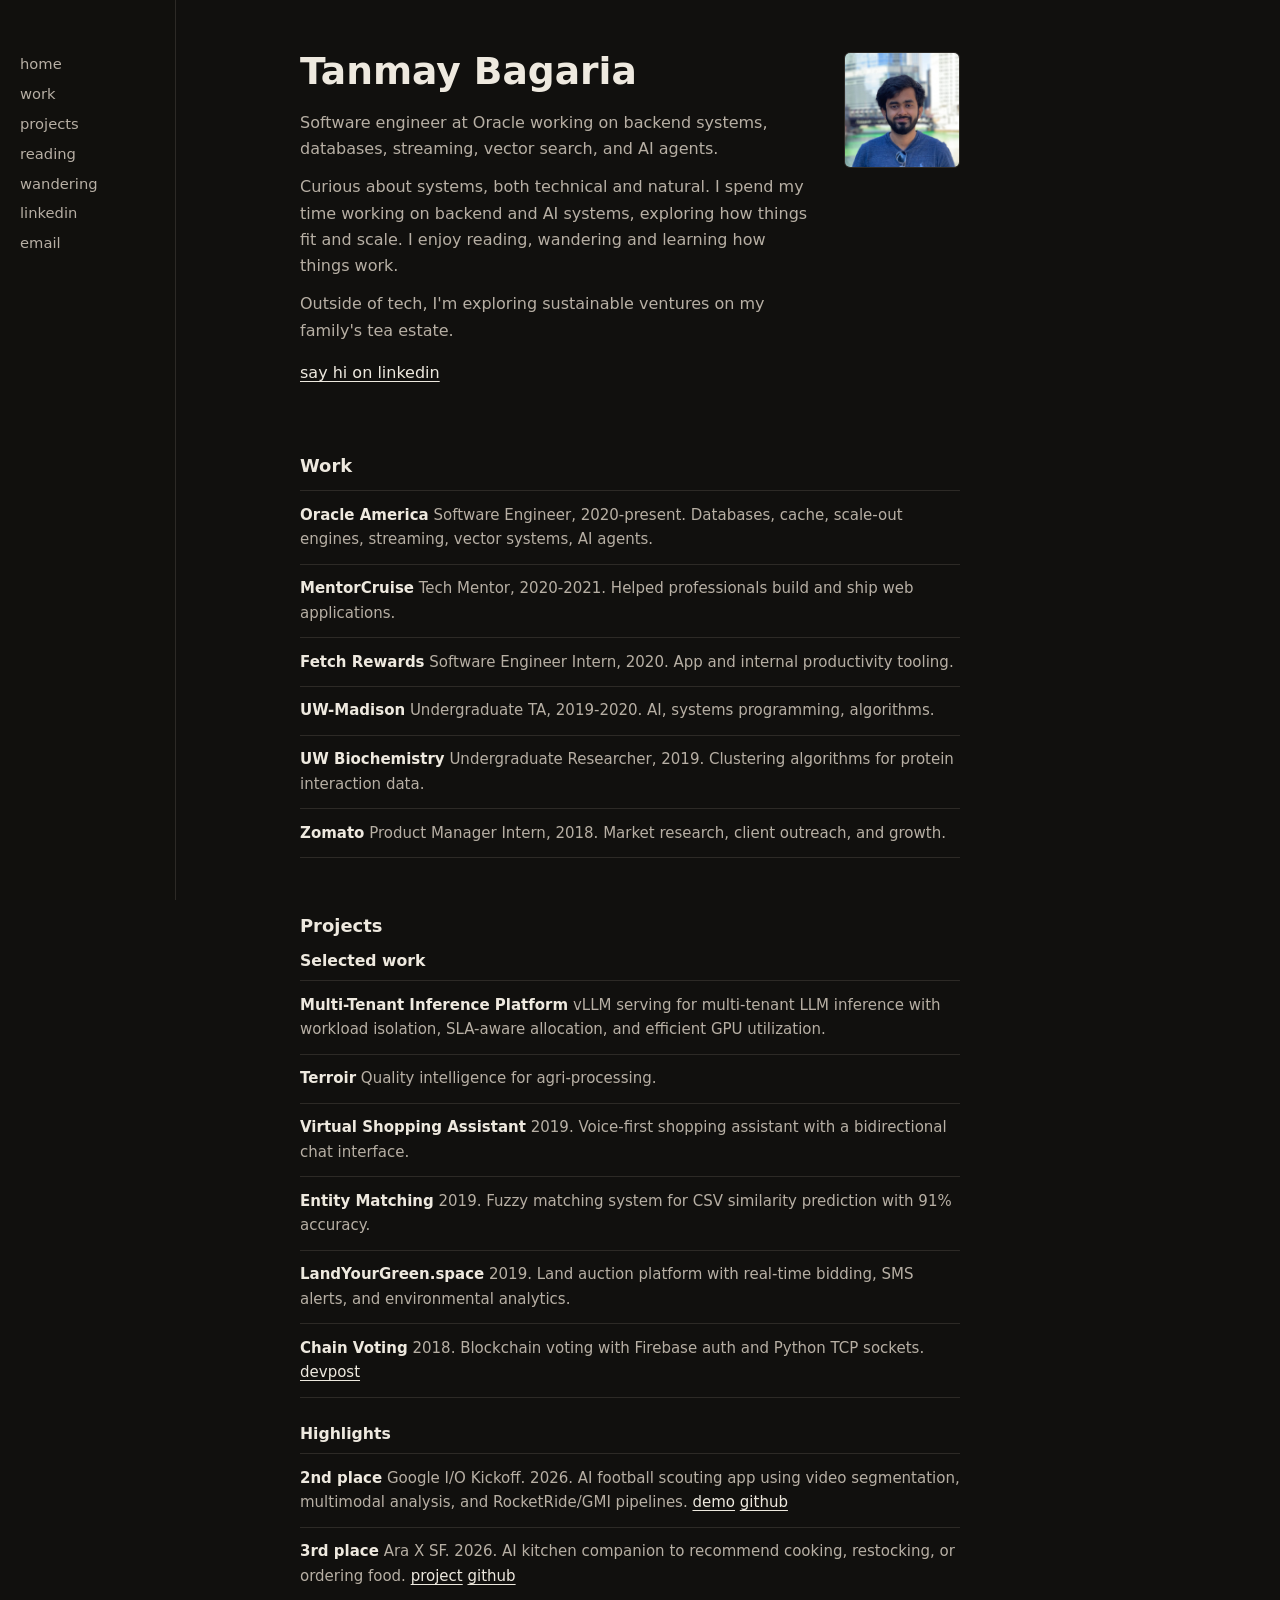
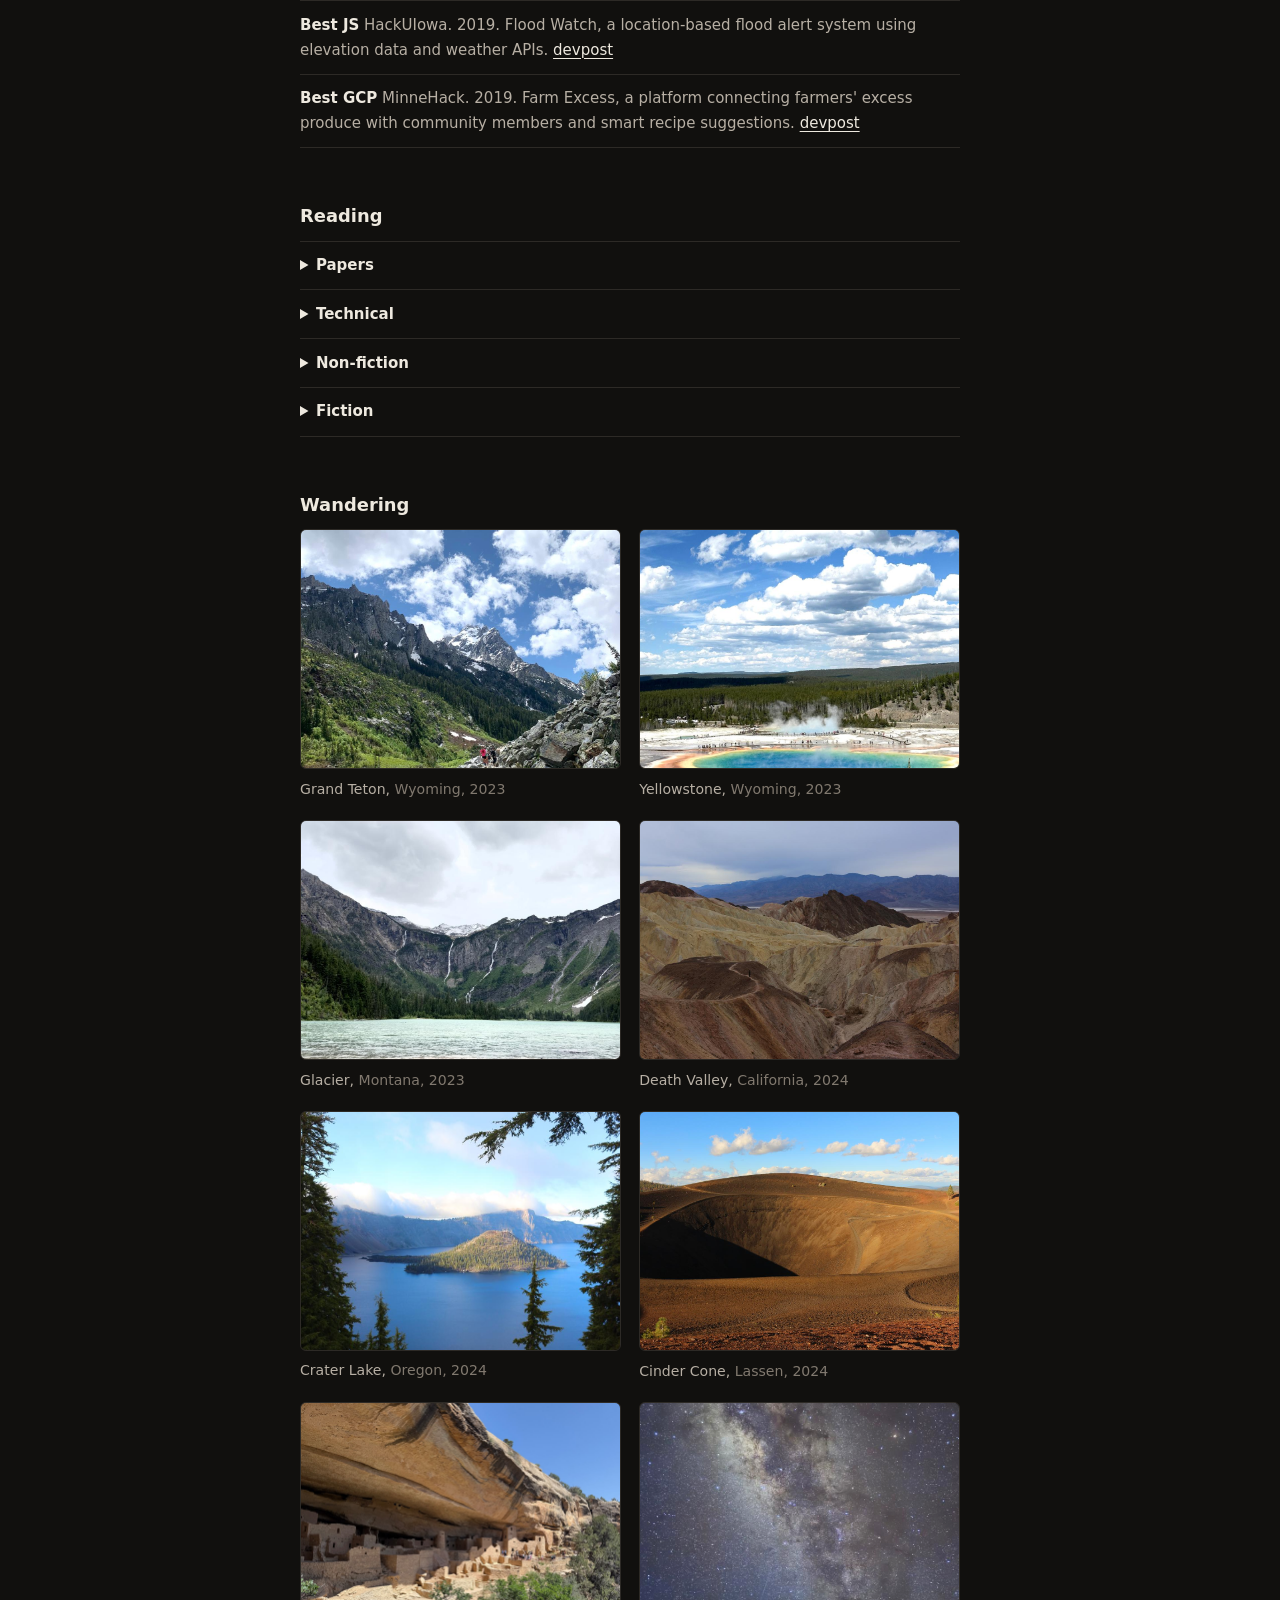
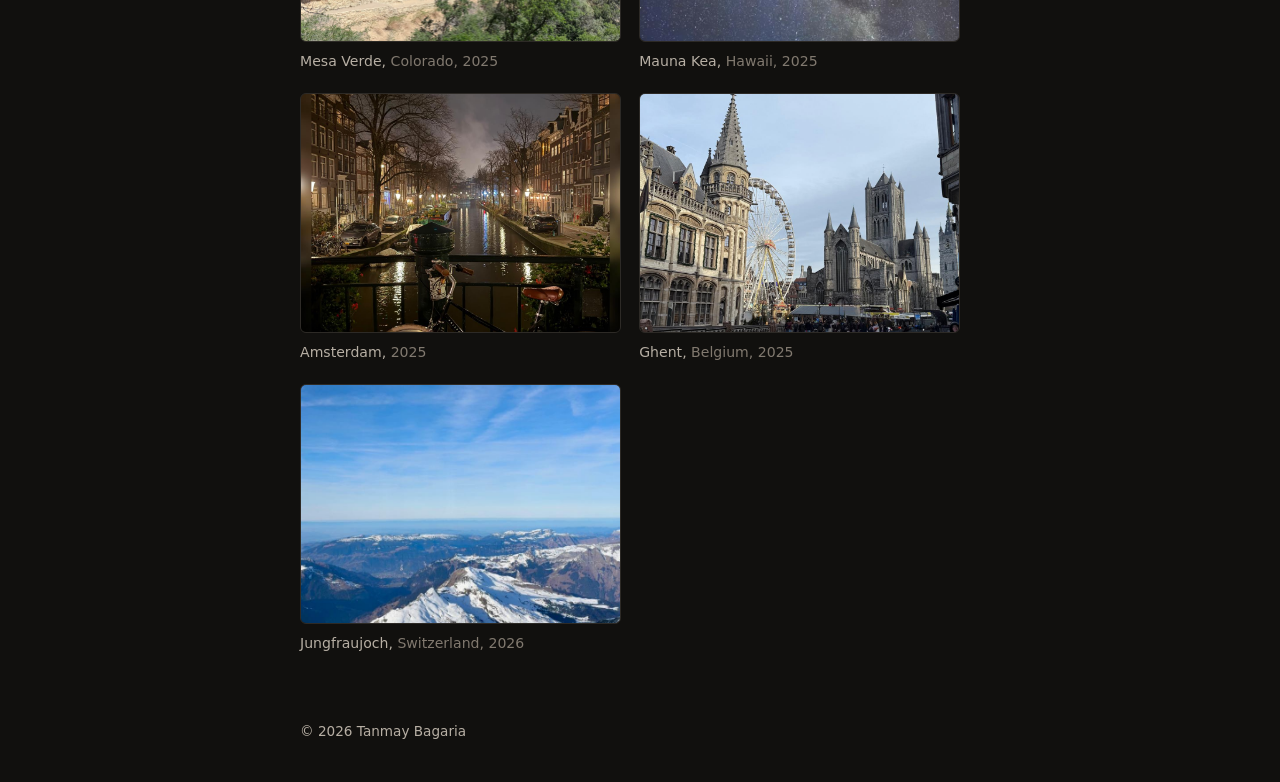
==== index.html @ 34de688b "Add dark theme and wandering gallery" ====
<!DOCTYPE html>
<html lang="en">
<head>
    <meta charset="UTF-8">
    <meta name="viewport" content="width=device-width, initial-scale=1.0">
    <meta name="google-site-verification" content="9Y4r4R_TmkMWe7yPjI1tqmQWvXnWBvzkING3MW1bnVQ" />
    <title>Tanmay Bagaria | Software Engineer</title>
    <link rel="stylesheet" href="styles.css">
</head>
<body>
    <nav>
        <div class="nav-content">
            <button class="menu-toggle" type="button" aria-expanded="false" aria-controls="site-nav" aria-label="Toggle navigation">
                <span></span>
                <span></span>
                <span></span>
            </button>
            <div class="nav-links" id="site-nav">
                <a href="#about">home</a>
                <a href="#experience">work</a>
                <a href="#projects">projects</a>
                <a href="#reading">reading</a>
                <a href="#wandering">wandering</a>
                <a href="https://www.linkedin.com/in/tanmaybagaria/" target="_blank" rel="noopener">linkedin</a>
                <a href="mailto:tanmaybagaria@ymail.com">email</a>
            </div>
        </div>
    </nav>

    <main>
        <section id="about" class="section hero">
            <div class="section-content intro">
                <div>
                    <h1>Tanmay Bagaria</h1>
                    <p class="bio">Software engineer at Oracle working on backend systems, databases, streaming, vector search, and AI agents.</p>
                    <p class="bio">Curious about systems, both technical and natural. I spend my time working on backend and AI systems, exploring how things fit and scale. I enjoy reading, wandering and learning how things work.</p>
                    <p class="bio">Outside of tech, I'm exploring sustainable ventures on my family's tea estate.</p>
                    <p class="bio collaboration"><a href="https://www.linkedin.com/in/tanmaybagaria/" target="_blank" rel="noopener">say hi on linkedin</a></p>
                </div>
                <img class="profile-image" src="images/profilepic.jpg" alt="Tanmay Bagaria">
            </div>
        </section>

        <section id="experience" class="section">
            <h2>Work</h2>
            <div class="section-content">
                <ul class="plain-list">
                    <li><span>Oracle America</span> Software Engineer, 2020-present. Databases, cache, scale-out engines, streaming, vector systems, AI agents.</li>
                    <li><span>MentorCruise</span> Tech Mentor, 2020-2021. Helped professionals build and ship web applications.</li>
                    <li><span>Fetch Rewards</span> Software Engineer Intern, 2020. App and internal productivity tooling.</li>
                    <li><span>UW-Madison</span> Undergraduate TA, 2019-2020. AI, systems programming, algorithms.</li>
                    <li><span>UW Biochemistry</span> Undergraduate Researcher, 2019. Clustering algorithms for protein interaction data.</li>
                    <li><span>Zomato</span> Product Manager Intern, 2018. Market research, client outreach, and growth.</li>
                </ul>
            </div>
        </section>

        <section id="projects" class="section">
            <h2>Projects</h2>
            <div class="section-content">
                <h3 class="subsection-title">Selected work</h3>
                <ul class="plain-list">
                    <li><span>Multi-Tenant Inference Platform</span> vLLM serving for multi-tenant LLM inference with workload isolation, SLA-aware allocation, and efficient GPU utilization.</li>
                    <li><span>Terroir</span> Quality intelligence for agri-processing.</li>
                    <li><span>Virtual Shopping Assistant</span> 2019. Voice-first shopping assistant with a bidirectional chat interface.</li>
                    <li><span>Entity Matching</span> 2019. Fuzzy matching system for CSV similarity prediction with 91% accuracy.</li>
                    <li><span>LandYourGreen.space</span> 2019. Land auction platform with real-time bidding, SMS alerts, and environmental analytics.</li>
                    <li><span>Chain Voting</span> 2018. Blockchain voting with Firebase auth and Python TCP sockets. <a href="https://devpost.com/software/chain-voting" target="_blank" rel="noopener">devpost</a></li>
                </ul>

                <h3 class="subsection-title">Highlights</h3>
                <ul class="plain-list">
                    <li><span>2nd place</span> Google I/O Kickoff. 2026. AI football scouting app using video segmentation, multimodal analysis, and RocketRide/GMI pipelines. <a href="https://www.loom.com/share/d81d6510faf94ddf967d330e0ec13c6d" target="_blank" rel="noopener">demo</a> <a href="https://github.com/tan-mayhem/WorldCupHack" target="_blank" rel="noopener">github</a></li>
                    <li><span>3rd place</span> Ara X SF. 2026. AI kitchen companion to recommend cooking, restocking, or ordering food. <a href="https://ara-sf-hack.mentormates.ai/projects/3250ca99-6928-4ce2-9001-5676a15a25aa" target="_blank" rel="noopener">project</a> <a href="https://github.com/tan-mayhem/pantry-pilot" target="_blank" rel="noopener">github</a></li>
                    <li><span>Best JS</span> HackUIowa. 2019. Flood Watch, a location-based flood alert system using elevation data and weather APIs. <a href="https://devpost.com/software/flood-watch-zxp78s" target="_blank" rel="noopener">devpost</a></li>
                    <li><span>Best GCP</span> MinneHack. 2019. Farm Excess, a platform connecting farmers' excess produce with community members and smart recipe suggestions. <a href="https://devpost.com/software/farmers-excess" target="_blank" rel="noopener">devpost</a></li>
                </ul>
            </div>
        </section>

        <section id="reading" class="section">
            <h2>Reading</h2>
            <div class="section-content reading-stack">
                <details>
                    <summary>Papers</summary>
                        <ul class="reading-list">
                            <li>
                                <span class="book-title">Learning to Adapt Pre-trained Language Models to Unseen Domains</span>
                                <span class="author">2023</span>
                            </li>
                            <li>
                                <span class="book-title">Efficient Online Learning for Large-Scale Real-Time Systems</span>
                                <span class="author">2022</span>
                            </li>
                            <li>
                                <span class="book-title">Understanding and Optimizing Multi-Stage AI Inference Pipelines</span>
                                <span class="author">2023</span>
                            </li>
                            <li>
                                <span class="book-title">The Tail at Scale</span>
                                <span class="author">2013</span>
                            </li>
                            <li>
                                <span class="book-title">Attention Is All You Need</span>
                                <span class="author">2017</span>
                            </li>
                            <li>
                                <span class="book-title">Retrieval-Augmented Generation for Knowledge-Intensive NLP Tasks</span>
                                <span class="author">2020</span>
                            </li>
                            <li>
                                <span class="book-title">Direct Preference Optimization</span>
                                <span class="author">2023</span>
                            </li>
                            <li>
                                <span class="book-title">Life Beyond Distributed Transactions: an Apostate’s Opinion</span>
                                <span class="author">2008</span>
                            </li>
                            <li>
                                <span class="book-title">Tango: Distributed Data Structures over a Shared Log</span>
                                <span class="author">2013</span>
                            </li>
                            <li>
                                <span class="book-title">Harvest, Yield, and Scalable Tolerant Systems</span>
                                <span class="author">1999</span>
                            </li>
                            <li>
                                <span class="book-title">Amazon's Dynamo</span>
                                <span class="author">2007</span>
                            </li>
                            <li>
                                <span class="book-title">MapReduce: Simplified Data Processing</span>
                                <span class="author">2004</span>
                            </li>
                            <li>
                                <span class="book-title">The Google File System</span>
                                <span class="author">2003</span>
                            </li>
                        </ul>
                </details>

                <details>
                    <summary>Technical</summary>
                        <ul class="reading-list">
                            <li>
                                <span class="book-title">Designing Data-Intensive Applications</span>
                                <span class="author">Martin Kleppmann</span>
                            </li>
                            <li>
                                <span class="book-title">Site Reliability Engineering</span>
                                <span class="author">Google SRE Team</span>
                            </li>
                            <li>
                                <span class="book-title">Clean Architecture</span>
                                <span class="author">Robert C. Martin</span>
                            </li>
                            <li>
                                <span class="book-title">The Pragmatic Programmer</span>
                                <span class="author">Dave Thomas &amp; Andy Hunt</span>
                            </li>
                            <li>
                                <span class="book-title">The Beginning of Infinity</span>
                                <span class="author">David Deutsch</span>
                            </li>
                            <li>
                                <span class="book-title">Seeing Like a State</span>
                                <span class="author">James C. Scott</span>
                            </li>
                            <li>
                                <span class="book-title">Finite and Infinite Games</span>
                                <span class="author">James P. Carse</span>
                            </li>
                            <li>
                                <span class="book-title">The Psychology of Money</span>
                                <span class="author">Morgan Housel</span>
                            </li>
                        </ul>
                </details>

                <details>
                    <summary>Non-fiction</summary>
                        <ul class="reading-list">
                            <li>
                                <span class="book-title">Thinking, Fast and Slow</span>
                                <span class="author">Daniel Kahneman</span>
                            </li>
                            <li>
                                <span class="book-title">The Psychology of Money</span>
                                <span class="author">Morgan Housel</span>
                            </li>
                            <li>
                                <span class="book-title">The Simple Path to Wealth</span>
                                <span class="author">JL Collins</span>
                            </li>
                            <li>
                                <span class="book-title">Secrets of Sand Hill Road</span>
                                <span class="author">Scott Kupor</span>
                            </li>
                            <li>
                                <span class="book-title">Platform Revolution</span>
                                <span class="author">Geoffrey G. Parker et al.</span>
                            </li>
                            <li>
                                <span class="book-title">How to Create a Mind</span>
                                <span class="author">Ray Kurzweil</span>
                            </li>
                            <li>
                                <span class="book-title">The Emperor of All Maladies</span>
                                <span class="author">Siddhartha Mukherjee</span>
                            </li>
                            <li>
                                <span class="book-title">Chip War</span>
                                <span class="author">Chris Miller</span>
                            </li>
                            <li>
                                <span class="book-title">The WEIRDest People in the World</span>
                                <span class="author">Joseph Henrich</span>
                            </li>
                            <li>
                                <span class="book-title">Man's Search for Meaning</span>
                                <span class="author">Viktor E. Frankl</span>
                            </li>
                            <li>
                                <span class="book-title">The Revolt of the Public</span>
                                <span class="author">Martin Gurri</span>
                            </li>
                            <li>
                                <span class="book-title">The Black Swan</span>
                                <span class="author">Nassim Nicholas Taleb</span>
                            </li>
                            <li>
                                <span class="book-title">Poor Charlie's Almanack</span>
                                <span class="author">Charles T. Munger</span>
                            </li>
                            <li>
                                <span class="book-title">The Art of War</span>
                                <span class="author">Sun Tzu</span>
                            </li>
                            <li>
                                <span class="book-title">The Book of Why</span>
                                <span class="author">Judea Pearl</span>
                            </li>
                        </ul>
                </details>

                <details>
                    <summary>Fiction</summary>
                        <ul class="reading-list">
                            <li>
                                <span class="book-title">Project Hail Mary</span>
                                <span class="author">Andy Weir</span>
                            </li>
                            <li>
                                <span class="book-title">Snow Crash</span>
                                <span class="author">Neal Stephenson</span>
                            </li>
                            <li>
                                <span class="book-title">Little Fires Everywhere</span>
                                <span class="author">Celeste Ng</span>
                            </li>
                            <li>
                                <span class="book-title">The Midnight Library</span>
                                <span class="author">Matt Haig</span>
                            </li>
                            <li>
                                <span class="book-title">Recursion</span>
                                <span class="author">Blake Crouch</span>
                            </li>
                            <li>
                                <span class="book-title">The Vegetarian</span>
                                <span class="author">Han Kang</span>
                            </li>
                            <li>
                                <span class="book-title">Klara and the Sun</span>
                                <span class="author">Kazuo Ishiguro</span>
                            </li>
                            <li>
                                <span class="book-title">Never Let Me Go</span>
                                <span class="author">Kazuo Ishiguro</span>
                            </li>
                            <li>
                                <span class="book-title">Exhalation</span>
                                <span class="author">Ted Chiang</span>
                            </li>
                            <li>
                                <span class="book-title">Stoner</span>
                                <span class="author">John Williams</span>
                            </li>
                            <li>
                                <span class="book-title">Piranesi</span>
                                <span class="author">Susanna Clarke</span>
                            </li>
                            <li>
                                <span class="book-title">The Tartar Steppe</span>
                                <span class="author">Dino Buzzati</span>
                            </li>
                            <li>
                                <span class="book-title">The Rings of Saturn</span>
                                <span class="author">W.G. Sebald</span>
                            </li>
                            <li>
                                <span class="book-title">The Employees</span>
                                <span class="author">Olga Ravn</span>
                            </li>
                        </ul>
                </details>
            </div>
        </section>

        <section id="wandering" class="section">
            <h2>Wandering</h2>
            <div class="section-content">
                <div class="wonder-grid">
                    <figure class="wonder-item">
                        <div class="wonder-photo">
                            <img src="images/wandering/Grand_Teton_np_2023.jpeg" alt="Grand Teton National Park mountain landscape" loading="lazy" onerror="this.remove()">
                            <span>add photo</span>
                        </div>
                        <figcaption>
                            <span class="wonder-name">Grand Teton</span>
                            <span class="wonder-meta">Wyoming, 2023</span>
                        </figcaption>
                    </figure>
                    <figure class="wonder-item">
                        <div class="wonder-photo">
                            <img src="images/wandering/yellowstone_np_2023.jpeg" alt="Yellowstone National Park landscape" loading="lazy" onerror="this.remove()">
                            <span>add photo</span>
                        </div>
                        <figcaption>
                            <span class="wonder-name">Yellowstone</span>
                            <span class="wonder-meta">Wyoming, 2023</span>
                        </figcaption>
                    </figure>
                    <figure class="wonder-item">
                        <div class="wonder-photo">
                            <img src="images/wandering/Glacier_np_2023.jpeg" alt="Glacier National Park mountain landscape" loading="lazy" onerror="this.remove()">
                            <span>add photo</span>
                        </div>
                        <figcaption>
                            <span class="wonder-name">Glacier</span>
                            <span class="wonder-meta">Montana, 2023</span>
                        </figcaption>
                    </figure>
                    <figure class="wonder-item">
                        <div class="wonder-photo">
                            <img src="images/wandering/Death_valley_np_2024.jpeg" alt="Death Valley National Park desert landscape" loading="lazy" onerror="this.remove()">
                            <span>add photo</span>
                        </div>
                        <figcaption>
                            <span class="wonder-name">Death Valley</span>
                            <span class="wonder-meta">California, 2024</span>
                        </figcaption>
                    </figure>
                    <figure class="wonder-item">
                        <div class="wonder-photo">
                            <img src="images/wandering/Crater_lake_np_2024.jpeg" alt="Crater Lake National Park blue lake and caldera" loading="lazy" onerror="this.remove()">
                            <span>add photo</span>
                        </div>
                        <figcaption>
                            <span class="wonder-name">Crater Lake</span>
                            <span class="wonder-meta">Oregon, 2024</span>
                        </figcaption>
                    </figure>
                    <figure class="wonder-item">
                        <div class="wonder-photo">
                            <img src="images/wandering/Cinder_cone_lassen_volcanic_np_2024.jpeg" alt="Cinder Cone at Lassen Volcanic National Park" loading="lazy" onerror="this.remove()">
                            <span>add photo</span>
                        </div>
                        <figcaption>
                            <span class="wonder-name">Cinder Cone</span>
                            <span class="wonder-meta">Lassen, 2024</span>
                        </figcaption>
                    </figure>
                    <figure class="wonder-item">
                        <div class="wonder-photo">
                            <img src="images/wandering/mesaverde_np_2025.jpeg" alt="Mesa Verde National Park landscape" loading="lazy" onerror="this.remove()">
                            <span>add photo</span>
                        </div>
                        <figcaption>
                            <span class="wonder-name">Mesa Verde</span>
                            <span class="wonder-meta">Colorado, 2025</span>
                        </figcaption>
                    </figure>
                    <figure class="wonder-item">
                        <div class="wonder-photo">
                            <img class="mauna-kea-photo" src="images/wandering/Mauna_kea_hawaii_2025.jpeg" alt="Milky Way over Mauna Kea in Hawaii" loading="lazy" onerror="this.remove()">
                            <span>add photo</span>
                        </div>
                        <figcaption>
                            <span class="wonder-name">Mauna Kea</span>
                            <span class="wonder-meta">Hawaii, 2025</span>
                        </figcaption>
                    </figure>
                    <figure class="wonder-item">
                        <div class="wonder-photo">
                            <img src="images/wandering/Amsterdam_2025.jpeg" alt="Amsterdam street or canal view" loading="lazy" onerror="this.remove()">
                            <span>add photo</span>
                        </div>
                        <figcaption>
                            <span class="wonder-name">Amsterdam</span>
                            <span class="wonder-meta">2025</span>
                        </figcaption>
                    </figure>
                    <figure class="wonder-item">
                        <div class="wonder-photo">
                            <img src="images/wandering/gent_belgium_2025.jpeg" alt="Ghent city view in Belgium" loading="lazy" onerror="this.remove()">
                            <span>add photo</span>
                        </div>
                        <figcaption>
                            <span class="wonder-name">Ghent</span>
                            <span class="wonder-meta">Belgium, 2025</span>
                        </figcaption>
                    </figure>
                    <figure class="wonder-item">
                        <div class="wonder-photo">
                            <img src="images/wandering/jungfraujoch_switzerland_2026.jpeg" alt="Jungfraujoch alpine landscape in Switzerland" loading="lazy" onerror="this.remove()">
                            <span>add photo</span>
                        </div>
                        <figcaption>
                            <span class="wonder-name">Jungfraujoch</span>
                            <span class="wonder-meta">Switzerland, 2026</span>
                        </figcaption>
                    </figure>
                </div>
            </div>
        </section>
    </main>

    <footer>
        <p>© 2026 Tanmay Bagaria</p>
    </footer>

    <script>
        const menuToggle = document.querySelector('.menu-toggle');
        const navLinks = document.querySelector('.nav-links');

        if (menuToggle && navLinks) {
            const closeMenu = () => {
                menuToggle.setAttribute('aria-expanded', 'false');
                navLinks.classList.remove('is-open');
            };

            menuToggle.addEventListener('click', () => {
                const isOpen = navLinks.classList.toggle('is-open');
                menuToggle.setAttribute('aria-expanded', String(isOpen));
            });

            navLinks.querySelectorAll('a').forEach((link) => {
                link.addEventListener('click', () => {
                    if (window.innerWidth <= 480) {
                        closeMenu();
                    }
                });
            });

            window.addEventListener('resize', () => {
                if (window.innerWidth > 480) {
                    closeMenu();
                }
            });
        }
    </script>
</body>
</html>
---- styles.css ----
:root {
    --text: #eee9df;
    --muted: #b7afa4;
    --soft: #81796f;
    --border: #2d2a26;
    --background: #11100e;
    --surface: #171512;
}

* {
    margin: 0;
    padding: 0;
    box-sizing: border-box;
}

html {
    scroll-behavior: smooth;
    color-scheme: dark;
}

body {
    font-family: system-ui, -apple-system, BlinkMacSystemFont, 'Segoe UI', Roboto, sans-serif;
    background: var(--background);
    color: var(--text);
    line-height: 1.65;
    font-size: 15px;
}

a {
    color: var(--text);
    text-decoration: underline;
    text-decoration-thickness: 1px;
    text-underline-offset: 0.18em;
}

a:hover {
    color: #fffaf2;
}

nav {
    position: sticky;
    top: 0;
    z-index: 100;
    background: rgba(17, 16, 14, 0.94);
    border-bottom: 1px solid var(--border);
}

.nav-content {
    max-width: 720px;
    margin: 0 auto;
    padding: 0.85rem 1.25rem;
    display: flex;
    justify-content: flex-end;
    align-items: center;
}

.nav-links {
    display: flex;
    align-items: center;
    justify-content: flex-end;
    flex-wrap: wrap;
    gap: 0.45rem 1rem;
}

.nav-links a {
    color: var(--muted);
    font-size: 0.92rem;
    text-decoration: none;
}

.nav-links a:hover {
    color: var(--text);
}

.menu-toggle {
    display: none;
    border: 0;
    background: transparent;
    padding: 0.2rem;
    cursor: pointer;
}

.menu-toggle span {
    display: block;
    width: 18px;
    height: 1.5px;
    margin: 4px 0;
    background: var(--text);
}

main {
    max-width: 720px;
    margin: 0 auto;
    padding: 3.25rem 1.25rem 4rem;
}

.section {
    margin-bottom: 3.5rem;
}

.section:last-child {
    margin-bottom: 0;
}

.section-content {
    max-width: 660px;
}

.intro {
    display: grid;
    grid-template-columns: minmax(0, 1fr) 116px;
    gap: 2rem;
    align-items: start;
}

h1 {
    font-size: 2.35rem;
    line-height: 1.05;
    font-weight: 600;
    letter-spacing: 0;
    margin-bottom: 1.15rem;
}

h2 {
    font-size: 1.12rem;
    line-height: 1.35;
    font-weight: 600;
    color: var(--text);
    letter-spacing: 0;
    margin-bottom: 0.75rem;
}

h3 {
    font-size: 0.98rem;
    line-height: 1.35;
    font-weight: 600;
    color: var(--text);
}

.bio {
    font-size: 1rem;
    color: var(--muted);
    max-width: 58ch;
    margin-bottom: 0.72rem;
}

.bio.collaboration {
    margin-top: 1rem;
}

.profile-image {
    width: 116px;
    aspect-ratio: 1;
    border-radius: 6px;
    object-fit: cover;
    border: 1px solid var(--border);
}

.plain-list {
    list-style: none;
    border-top: 1px solid var(--border);
}

.plain-list li {
    color: var(--muted);
    padding: 0.72rem 0;
    border-bottom: 1px solid var(--border);
}

.plain-list span {
    color: var(--text);
    font-weight: 600;
}

.subsection-title {
    margin-top: 1.6rem;
    margin-bottom: 0.55rem;
}

.section-content > .subsection-title:first-child {
    margin-top: 0.35rem;
}

.reading-stack {
    border-top: 1px solid var(--border);
}

details {
    border-bottom: 1px solid var(--border);
    padding: 0.72rem 0;
}

summary {
    color: var(--text);
    font-weight: 600;
    cursor: pointer;
}

.reading-list {
    list-style: none;
    columns: 2;
    column-gap: 1.75rem;
    padding-top: 0.9rem;
}

.reading-list li {
    color: var(--muted);
    margin-bottom: 0.82rem;
    break-inside: avoid;
}

.book-title {
    display: block;
    font-size: 0.92rem;
    line-height: 1.4;
    color: var(--text);
    margin-bottom: 0.12rem;
}

.author {
    display: block;
    color: var(--soft);
    font-size: 0.84rem;
}

.wonder-grid {
    display: grid;
    grid-template-columns: repeat(2, minmax(0, 1fr));
    gap: 1.15rem;
}

.wonder-item {
    min-width: 0;
}

.wonder-photo {
    position: relative;
    display: grid;
    place-items: center;
    aspect-ratio: 4 / 3;
    overflow: hidden;
    border: 1px solid var(--border);
    border-radius: 6px;
    background:
        linear-gradient(135deg, rgba(238, 233, 223, 0.07), rgba(238, 233, 223, 0)),
        var(--surface);
    color: var(--soft);
    font-size: 0.82rem;
}

.wonder-photo img {
    position: absolute;
    inset: 0;
    width: 100%;
    height: 100%;
    object-fit: cover;
    z-index: 1;
}

.wonder-photo img.mauna-kea-photo {
    filter: contrast(1.07) saturate(1.04);
}

.wonder-photo span {
    z-index: 0;
}

.wonder-item figcaption {
    padding-top: 0.45rem;
}

.wonder-name,
.wonder-meta {
    display: inline;
}

.wonder-name {
    color: var(--muted);
    font-size: 0.88rem;
    font-weight: 400;
    line-height: 1.35;
}

.wonder-name::after {
    content: ", ";
}

.wonder-meta {
    color: var(--soft);
    font-size: 0.88rem;
}

footer {
    max-width: 720px;
    margin: 0 auto;
    padding: 0 1.25rem 2.5rem;
    color: var(--muted);
    font-size: 0.85rem;
}

@media (min-width: 980px) {
    nav {
        position: fixed;
        left: 0;
        top: 0;
        width: 176px;
        height: 100vh;
        border-right: 1px solid var(--border);
        border-bottom: 0;
    }

    .nav-content {
        max-width: none;
        height: 100%;
        margin: 0;
        padding: 3.25rem 1.25rem;
        align-items: flex-start;
        justify-content: flex-start;
    }

    .nav-links {
        flex-direction: column;
        align-items: flex-start;
        justify-content: flex-start;
        gap: 0.35rem;
    }

    main,
    footer {
        margin-left: max(240px, calc((100vw - 720px) / 2));
        margin-right: auto;
    }
}

@media (max-width: 620px) {
    .intro {
        grid-template-columns: 1fr;
        gap: 1.25rem;
    }

    .profile-image {
        order: -1;
        width: 96px;
    }

    .reading-list {
        columns: 1;
    }

    .wonder-grid {
        grid-template-columns: 1fr;
    }
}

@media (max-width: 480px) {
    body {
        font-size: 14px;
    }

    .nav-content {
        position: relative;
        padding: 0.85rem 1rem;
    }

    .menu-toggle {
        display: inline-block;
    }

    .nav-links {
        display: none;
        position: absolute;
        top: calc(100% + 0.45rem);
        left: 1rem;
        right: 1rem;
        flex-direction: column;
        align-items: flex-start;
        gap: 0.45rem;
        padding: 0.9rem 0;
        background: var(--background);
        border-top: 1px solid var(--border);
    }

    .nav-links.is-open {
        display: flex;
    }

    .nav-links > a {
        width: 100%;
        padding: 0.1rem 0;
    }

    main {
        padding-top: 2.5rem;
    }

    .section {
        margin-bottom: 3rem;
    }

    h1 {
        font-size: 2rem;
    }
}
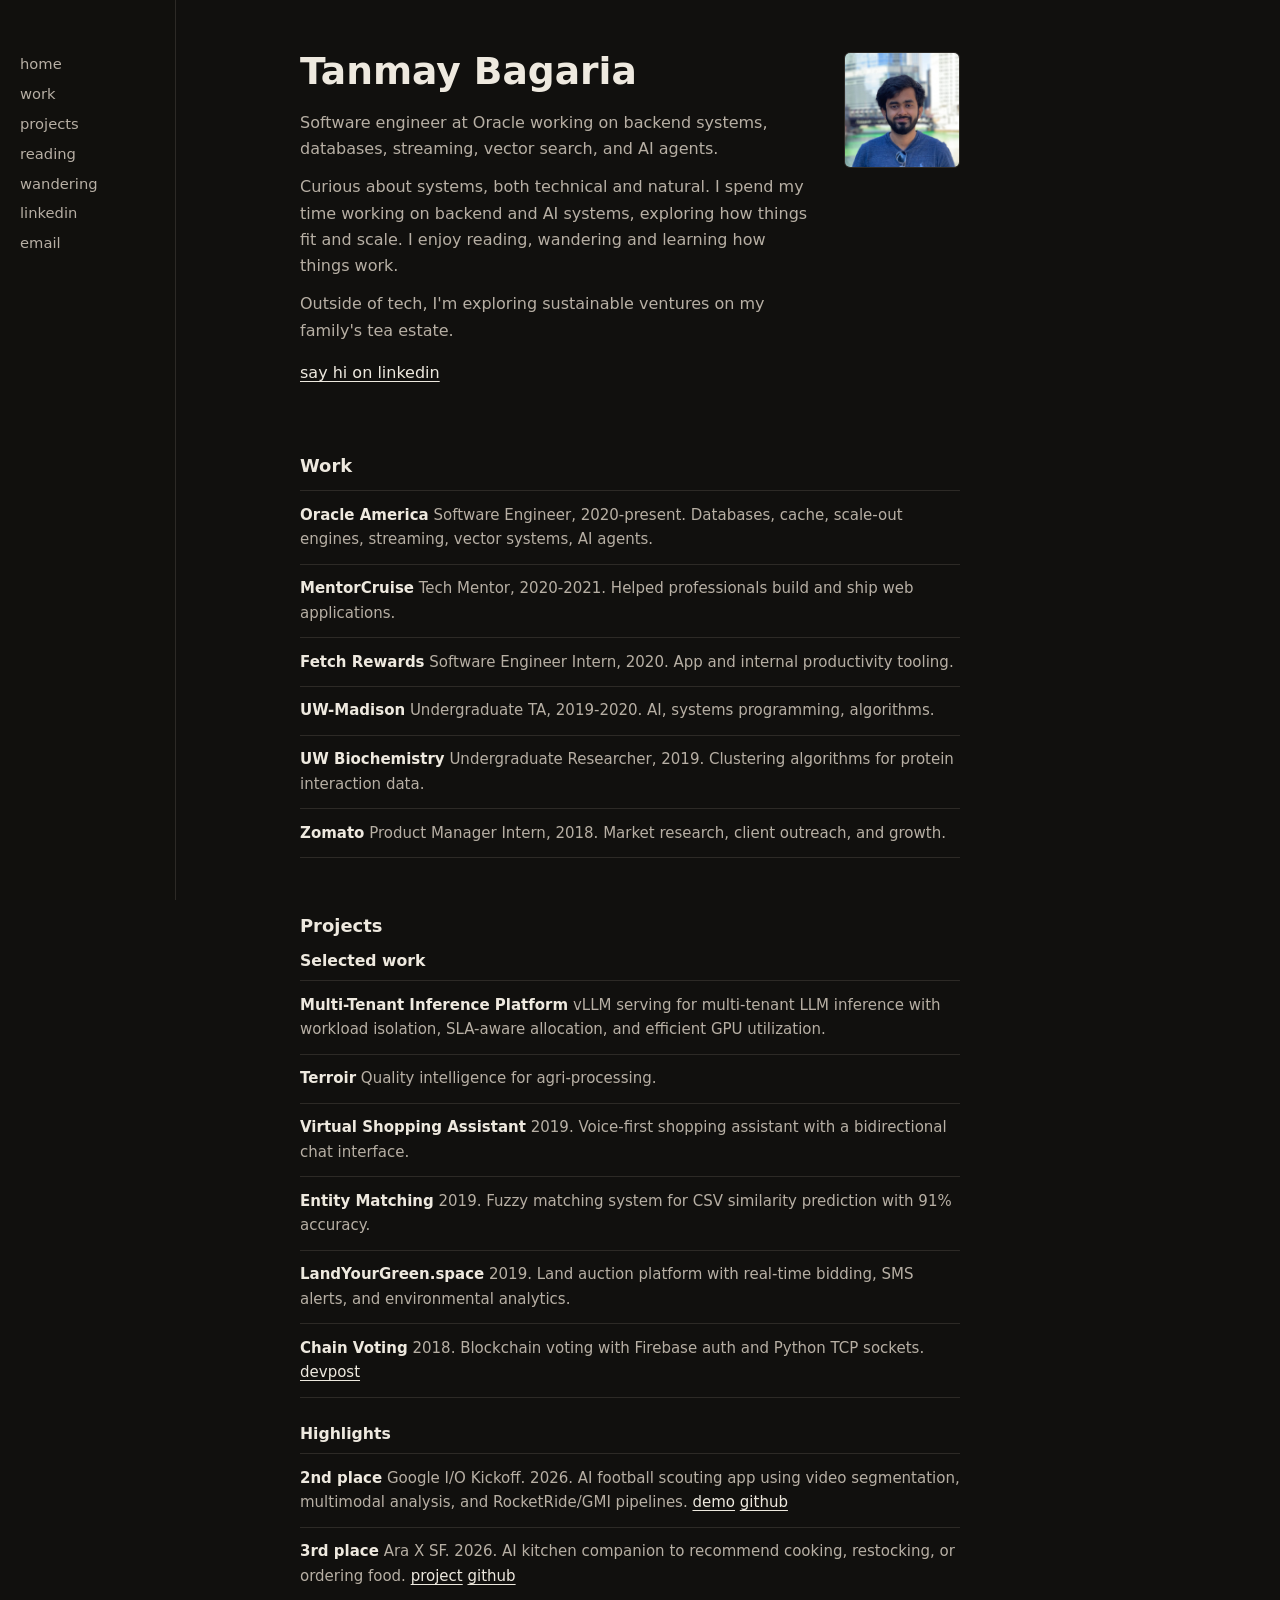
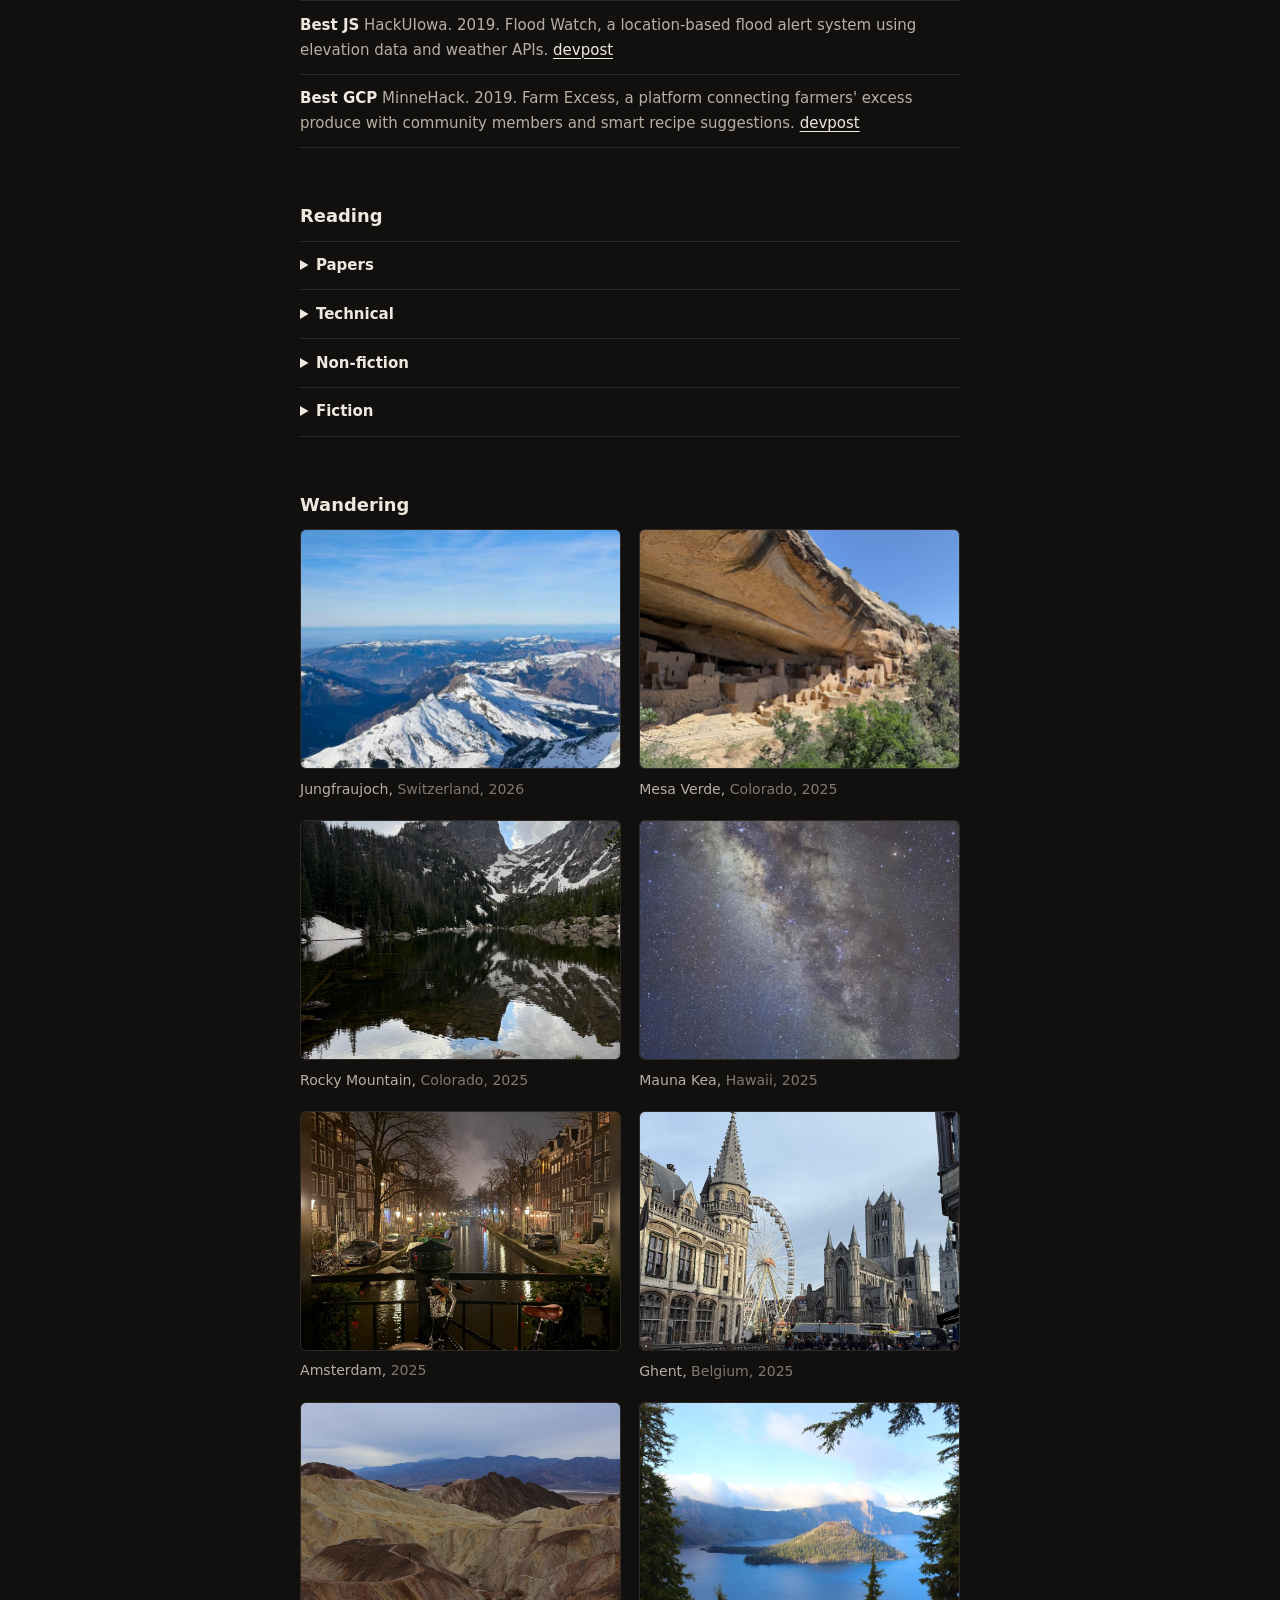
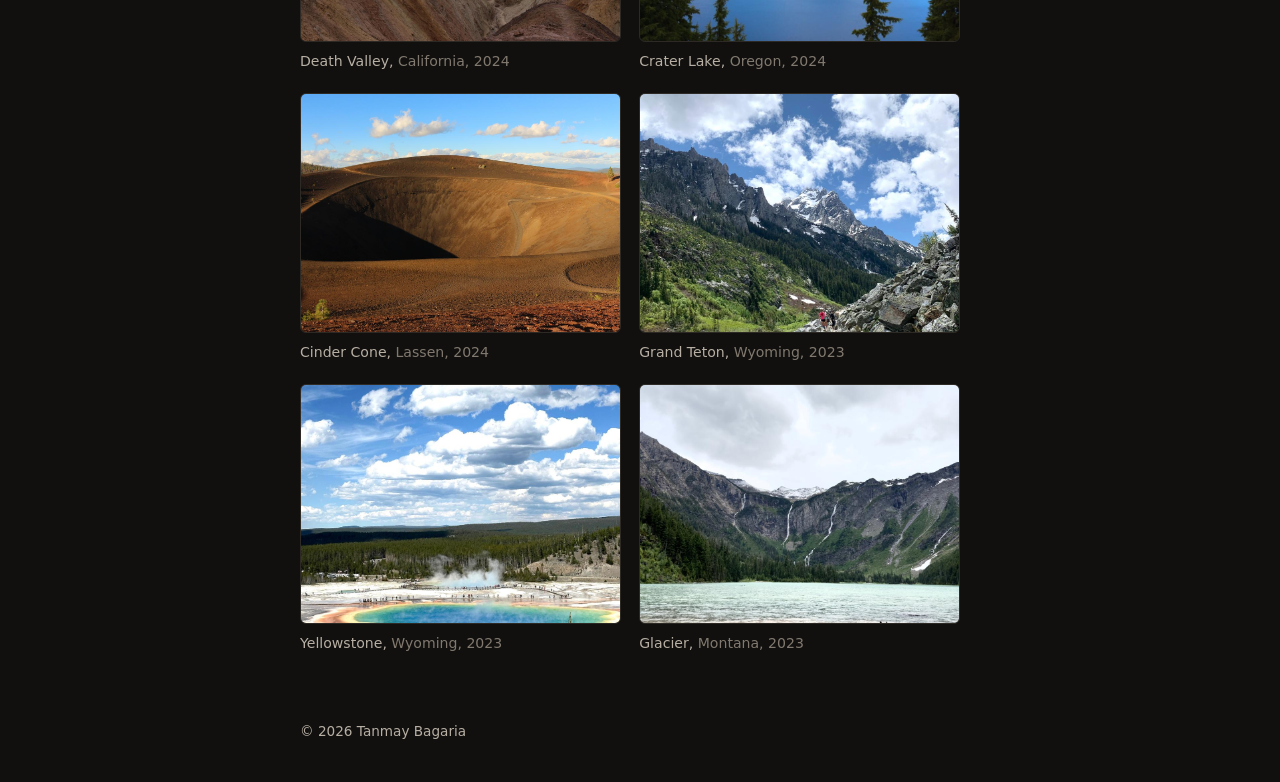
==== commit d178ce70: "Update wandering gallery order" ====
--- a/index.html
+++ b/index.html
@@ -313,6 +313,96 @@
                 <div class="wonder-grid">
                     <figure class="wonder-item">
                         <div class="wonder-photo">
+                            <img class="jungfraujoch-photo" src="images/wandering/jungfraujoch_switzerland_2026.jpeg" alt="Jungfraujoch alpine landscape in Switzerland" loading="lazy" onerror="this.remove()">
+                            <span>add photo</span>
+                        </div>
+                        <figcaption>
+                            <span class="wonder-name">Jungfraujoch</span>
+                            <span class="wonder-meta">Switzerland, 2026</span>
+                        </figcaption>
+                    </figure>
+                    <figure class="wonder-item">
+                        <div class="wonder-photo">
+                            <img src="images/wandering/mesaverde_np_2025.jpeg" alt="Mesa Verde National Park landscape" loading="lazy" onerror="this.remove()">
+                            <span>add photo</span>
+                        </div>
+                        <figcaption>
+                            <span class="wonder-name">Mesa Verde</span>
+                            <span class="wonder-meta">Colorado, 2025</span>
+                        </figcaption>
+                    </figure>
+                    <figure class="wonder-item">
+                        <div class="wonder-photo">
+                            <img src="images/wandering/rocky_np_2025.jpeg" alt="Rocky Mountain National Park landscape" loading="lazy" onerror="this.remove()">
+                            <span>add photo</span>
+                        </div>
+                        <figcaption>
+                            <span class="wonder-name">Rocky Mountain</span>
+                            <span class="wonder-meta">Colorado, 2025</span>
+                        </figcaption>
+                    </figure>
+                    <figure class="wonder-item">
+                        <div class="wonder-photo">
+                            <img class="mauna-kea-photo" src="images/wandering/Mauna_kea_hawaii_2025.jpeg" alt="Milky Way over Mauna Kea in Hawaii" loading="lazy" onerror="this.remove()">
+                            <span>add photo</span>
+                        </div>
+                        <figcaption>
+                            <span class="wonder-name">Mauna Kea</span>
+                            <span class="wonder-meta">Hawaii, 2025</span>
+                        </figcaption>
+                    </figure>
+                    <figure class="wonder-item">
+                        <div class="wonder-photo">
+                            <img src="images/wandering/Amsterdam_2025.jpeg" alt="Amsterdam street or canal view" loading="lazy" onerror="this.remove()">
+                            <span>add photo</span>
+                        </div>
+                        <figcaption>
+                            <span class="wonder-name">Amsterdam</span>
+                            <span class="wonder-meta">2025</span>
+                        </figcaption>
+                    </figure>
+                    <figure class="wonder-item">
+                        <div class="wonder-photo">
+                            <img src="images/wandering/gent_belgium_2025.jpeg" alt="Ghent city view in Belgium" loading="lazy" onerror="this.remove()">
+                            <span>add photo</span>
+                        </div>
+                        <figcaption>
+                            <span class="wonder-name">Ghent</span>
+                            <span class="wonder-meta">Belgium, 2025</span>
+                        </figcaption>
+                    </figure>
+                    <figure class="wonder-item">
+                        <div class="wonder-photo">
+                            <img src="images/wandering/Death_valley_np_2024.jpeg" alt="Death Valley National Park desert landscape" loading="lazy" onerror="this.remove()">
+                            <span>add photo</span>
+                        </div>
+                        <figcaption>
+                            <span class="wonder-name">Death Valley</span>
+                            <span class="wonder-meta">California, 2024</span>
+                        </figcaption>
+                    </figure>
+                    <figure class="wonder-item">
+                        <div class="wonder-photo">
+                            <img src="images/wandering/Crater_lake_np_2024.jpeg" alt="Crater Lake National Park blue lake and caldera" loading="lazy" onerror="this.remove()">
+                            <span>add photo</span>
+                        </div>
+                        <figcaption>
+                            <span class="wonder-name">Crater Lake</span>
+                            <span class="wonder-meta">Oregon, 2024</span>
+                        </figcaption>
+                    </figure>
+                    <figure class="wonder-item">
+                        <div class="wonder-photo">
+                            <img src="images/wandering/Cinder_cone_lassen_volcanic_np_2024.jpeg" alt="Cinder Cone at Lassen Volcanic National Park" loading="lazy" onerror="this.remove()">
+                            <span>add photo</span>
+                        </div>
+                        <figcaption>
+                            <span class="wonder-name">Cinder Cone</span>
+                            <span class="wonder-meta">Lassen, 2024</span>
+                        </figcaption>
+                    </figure>
+                    <figure class="wonder-item">
+                        <div class="wonder-photo">
                             <img src="images/wandering/Grand_Teton_np_2023.jpeg" alt="Grand Teton National Park mountain landscape" loading="lazy" onerror="this.remove()">
                             <span>add photo</span>
                         </div>
@@ -339,86 +429,6 @@
                         <figcaption>
                             <span class="wonder-name">Glacier</span>
                             <span class="wonder-meta">Montana, 2023</span>
-                        </figcaption>
-                    </figure>
-                    <figure class="wonder-item">
-                        <div class="wonder-photo">
-                            <img src="images/wandering/Death_valley_np_2024.jpeg" alt="Death Valley National Park desert landscape" loading="lazy" onerror="this.remove()">
-                            <span>add photo</span>
-                        </div>
-                        <figcaption>
-                            <span class="wonder-name">Death Valley</span>
-                            <span class="wonder-meta">California, 2024</span>
-                        </figcaption>
-                    </figure>
-                    <figure class="wonder-item">
-                        <div class="wonder-photo">
-                            <img src="images/wandering/Crater_lake_np_2024.jpeg" alt="Crater Lake National Park blue lake and caldera" loading="lazy" onerror="this.remove()">
-                            <span>add photo</span>
-                        </div>
-                        <figcaption>
-                            <span class="wonder-name">Crater Lake</span>
-                            <span class="wonder-meta">Oregon, 2024</span>
-                        </figcaption>
-                    </figure>
-                    <figure class="wonder-item">
-                        <div class="wonder-photo">
-                            <img src="images/wandering/Cinder_cone_lassen_volcanic_np_2024.jpeg" alt="Cinder Cone at Lassen Volcanic National Park" loading="lazy" onerror="this.remove()">
-                            <span>add photo</span>
-                        </div>
-                        <figcaption>
-                            <span class="wonder-name">Cinder Cone</span>
-                            <span class="wonder-meta">Lassen, 2024</span>
-                        </figcaption>
-                    </figure>
-                    <figure class="wonder-item">
-                        <div class="wonder-photo">
-                            <img src="images/wandering/mesaverde_np_2025.jpeg" alt="Mesa Verde National Park landscape" loading="lazy" onerror="this.remove()">
-                            <span>add photo</span>
-                        </div>
-                        <figcaption>
-                            <span class="wonder-name">Mesa Verde</span>
-                            <span class="wonder-meta">Colorado, 2025</span>
-                        </figcaption>
-                    </figure>
-                    <figure class="wonder-item">
-                        <div class="wonder-photo">
-                            <img class="mauna-kea-photo" src="images/wandering/Mauna_kea_hawaii_2025.jpeg" alt="Milky Way over Mauna Kea in Hawaii" loading="lazy" onerror="this.remove()">
-                            <span>add photo</span>
-                        </div>
-                        <figcaption>
-                            <span class="wonder-name">Mauna Kea</span>
-                            <span class="wonder-meta">Hawaii, 2025</span>
-                        </figcaption>
-                    </figure>
-                    <figure class="wonder-item">
-                        <div class="wonder-photo">
-                            <img src="images/wandering/Amsterdam_2025.jpeg" alt="Amsterdam street or canal view" loading="lazy" onerror="this.remove()">
-                            <span>add photo</span>
-                        </div>
-                        <figcaption>
-                            <span class="wonder-name">Amsterdam</span>
-                            <span class="wonder-meta">2025</span>
-                        </figcaption>
-                    </figure>
-                    <figure class="wonder-item">
-                        <div class="wonder-photo">
-                            <img src="images/wandering/gent_belgium_2025.jpeg" alt="Ghent city view in Belgium" loading="lazy" onerror="this.remove()">
-                            <span>add photo</span>
-                        </div>
-                        <figcaption>
-                            <span class="wonder-name">Ghent</span>
-                            <span class="wonder-meta">Belgium, 2025</span>
-                        </figcaption>
-                    </figure>
-                    <figure class="wonder-item">
-                        <div class="wonder-photo">
-                            <img src="images/wandering/jungfraujoch_switzerland_2026.jpeg" alt="Jungfraujoch alpine landscape in Switzerland" loading="lazy" onerror="this.remove()">
-                            <span>add photo</span>
-                        </div>
-                        <figcaption>
-                            <span class="wonder-name">Jungfraujoch</span>
-                            <span class="wonder-meta">Switzerland, 2026</span>
                         </figcaption>
                     </figure>
                 </div>
--- a/styles.css
+++ b/styles.css
@@ -261,6 +261,10 @@
     filter: contrast(1.07) saturate(1.04);
 }
 
+.wonder-photo img.jungfraujoch-photo {
+    object-position: center 62%;
+}
+
 .wonder-photo span {
     z-index: 0;
 }
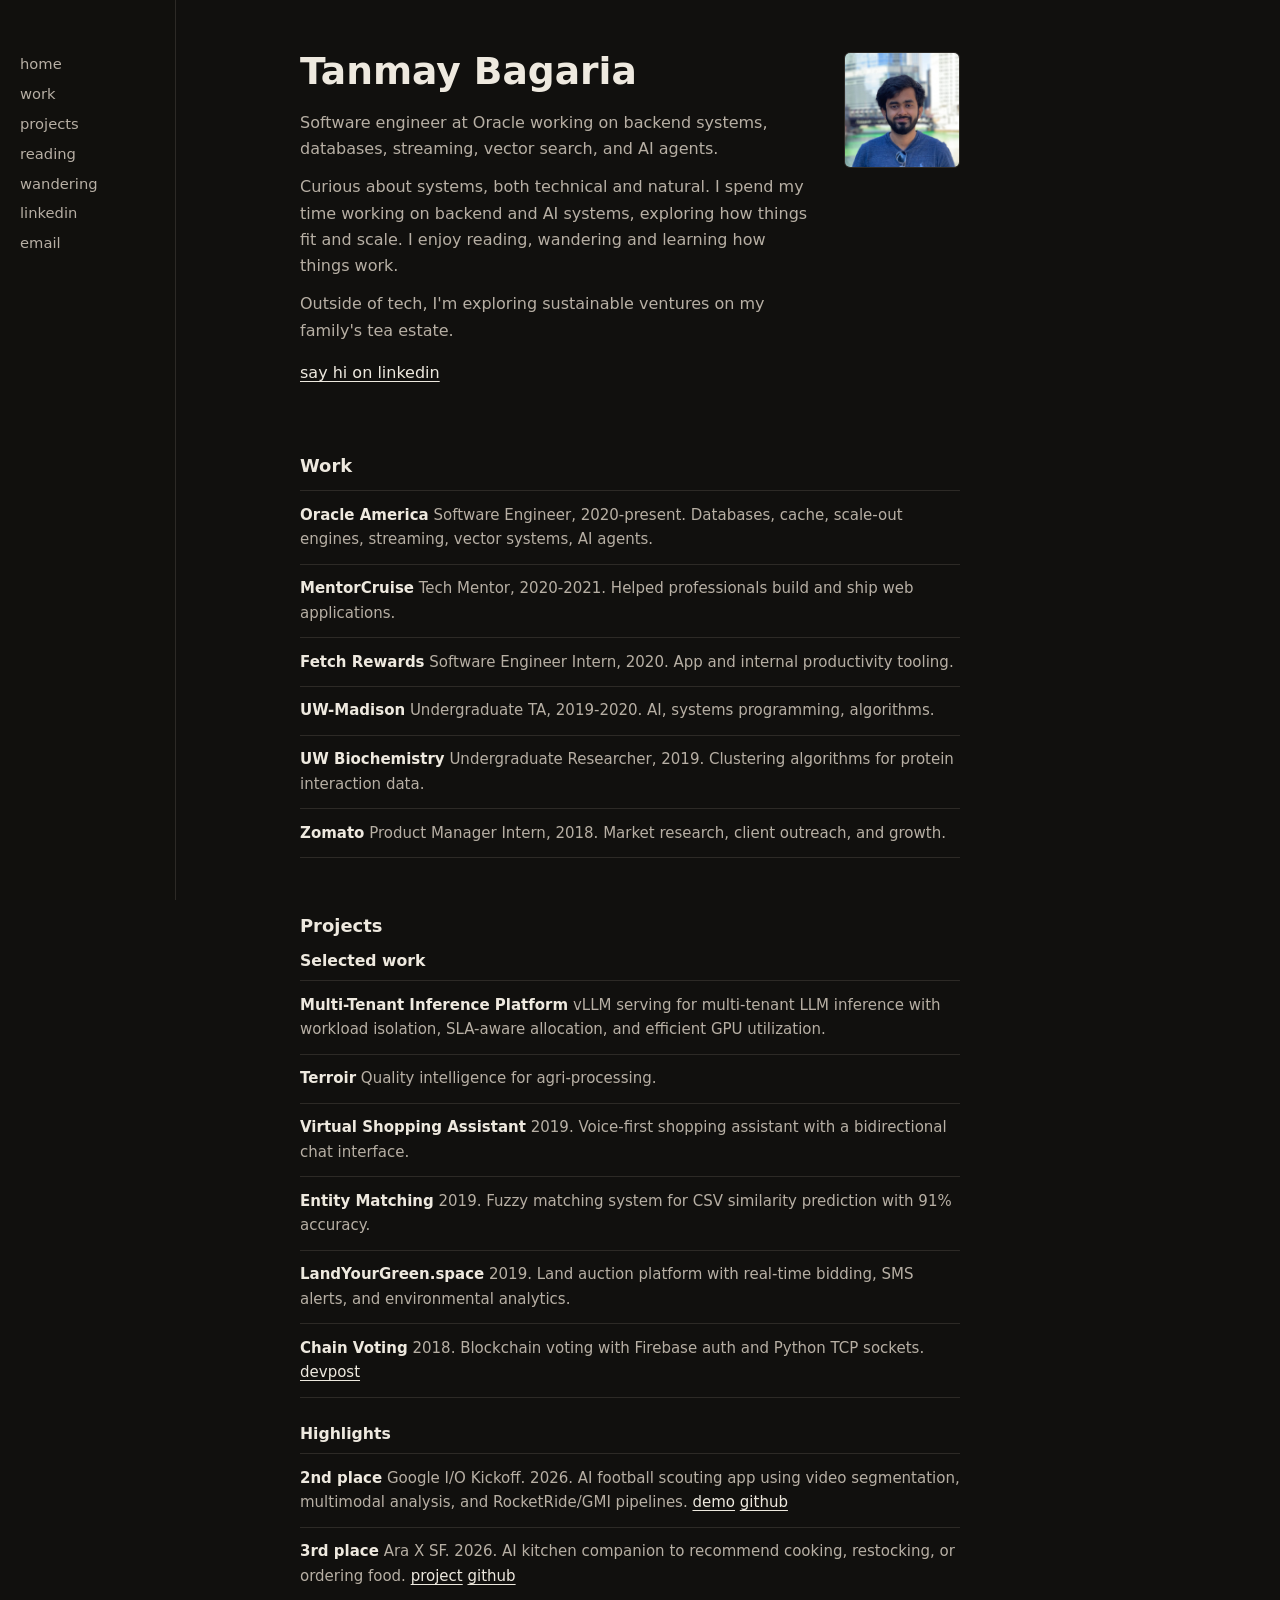
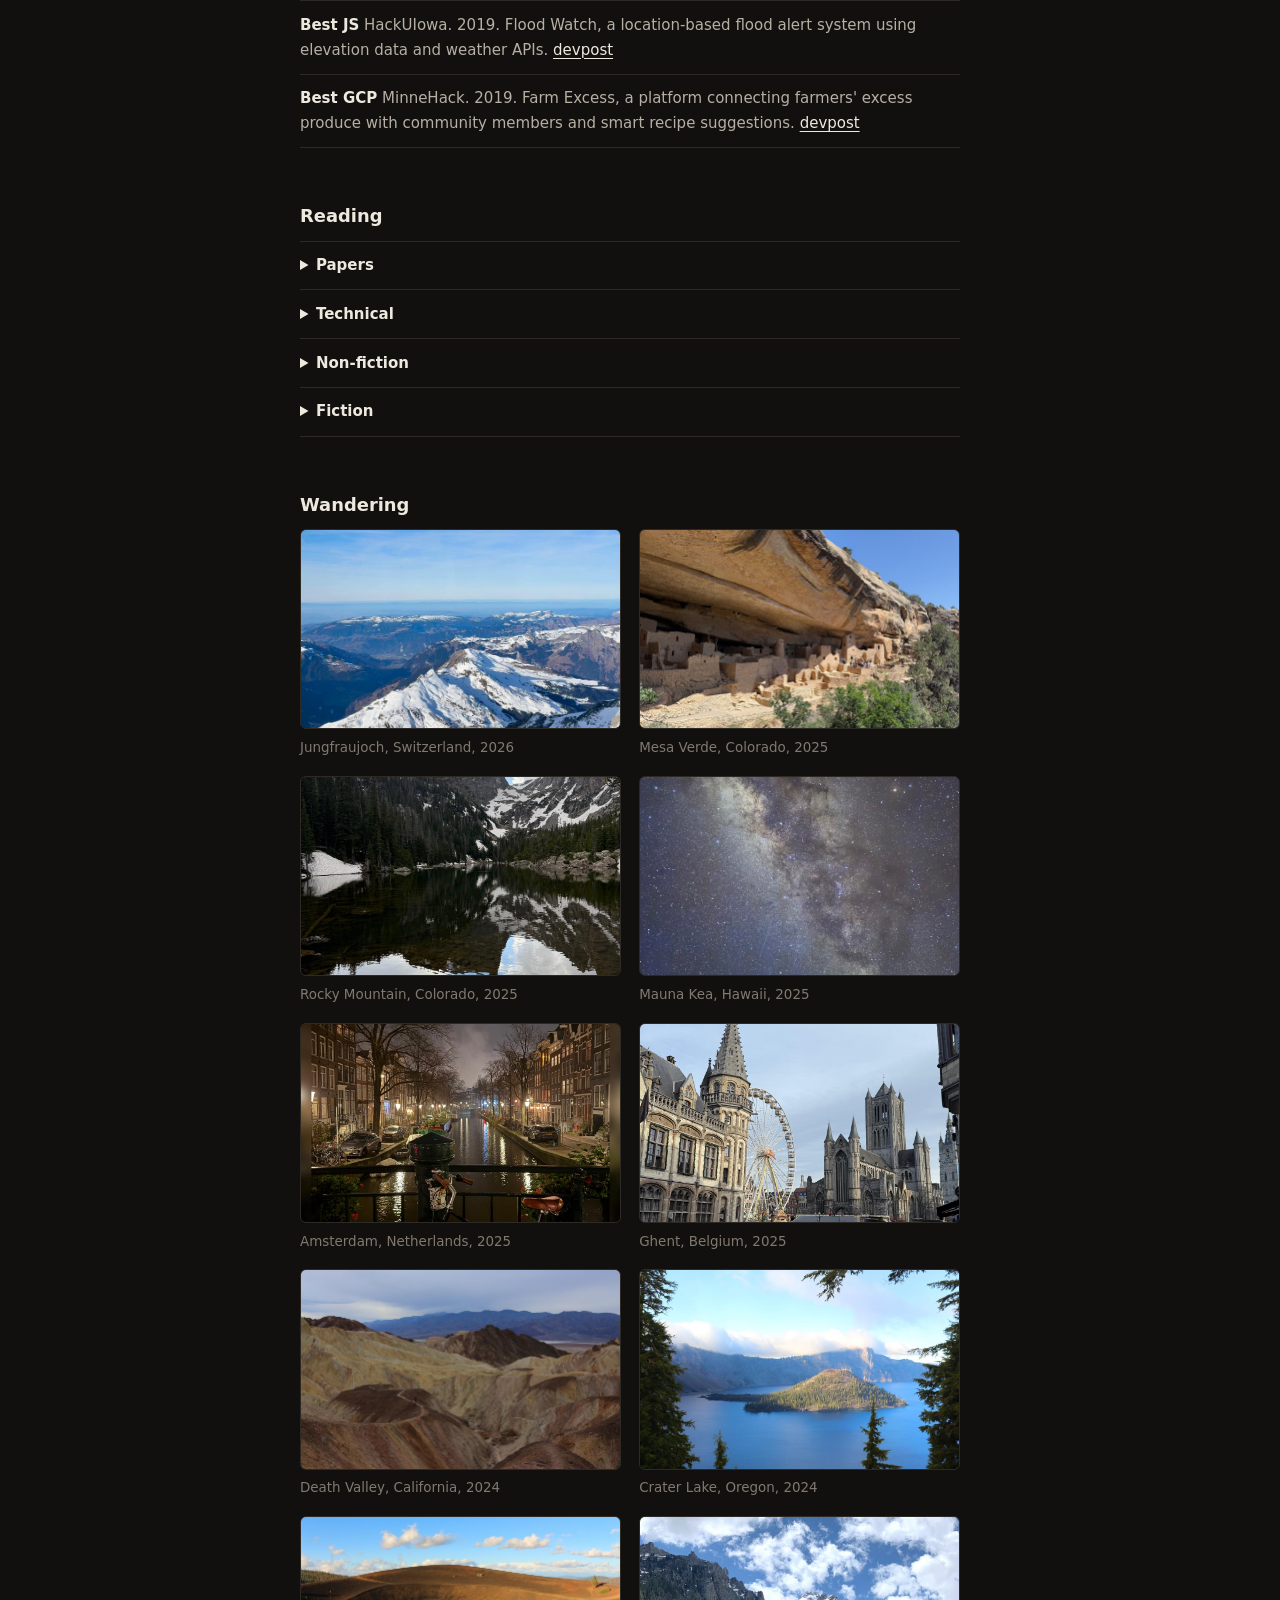
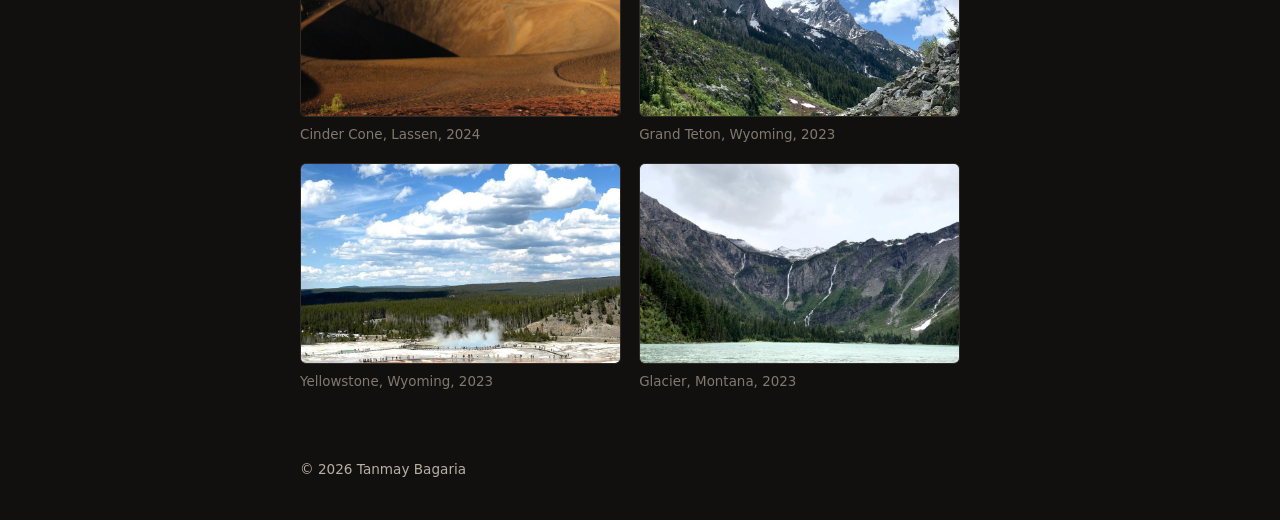
==== commit eb0a1fc9: "Polish wandering gallery captions" ====
--- a/index.html
+++ b/index.html
@@ -358,7 +358,7 @@
                         </div>
                         <figcaption>
                             <span class="wonder-name">Amsterdam</span>
-                            <span class="wonder-meta">2025</span>
+                            <span class="wonder-meta">Netherlands, 2025</span>
                         </figcaption>
                     </figure>
                     <figure class="wonder-item">
--- a/styles.css
+++ b/styles.css
@@ -226,7 +226,7 @@
 .wonder-grid {
     display: grid;
     grid-template-columns: repeat(2, minmax(0, 1fr));
-    gap: 1.15rem;
+    gap: 1rem 1.15rem;
 }
 
 .wonder-item {
@@ -237,7 +237,7 @@
     position: relative;
     display: grid;
     place-items: center;
-    aspect-ratio: 4 / 3;
+    aspect-ratio: 16 / 10;
     overflow: hidden;
     border: 1px solid var(--border);
     border-radius: 6px;
@@ -270,7 +270,7 @@
 }
 
 .wonder-item figcaption {
-    padding-top: 0.45rem;
+    padding-top: 0.35rem;
 }
 
 .wonder-name,
@@ -279,8 +279,8 @@
 }
 
 .wonder-name {
-    color: var(--muted);
-    font-size: 0.88rem;
+    color: var(--soft);
+    font-size: 0.84rem;
     font-weight: 400;
     line-height: 1.35;
 }
@@ -291,7 +291,7 @@
 
 .wonder-meta {
     color: var(--soft);
-    font-size: 0.88rem;
+    font-size: 0.84rem;
 }
 
 footer {
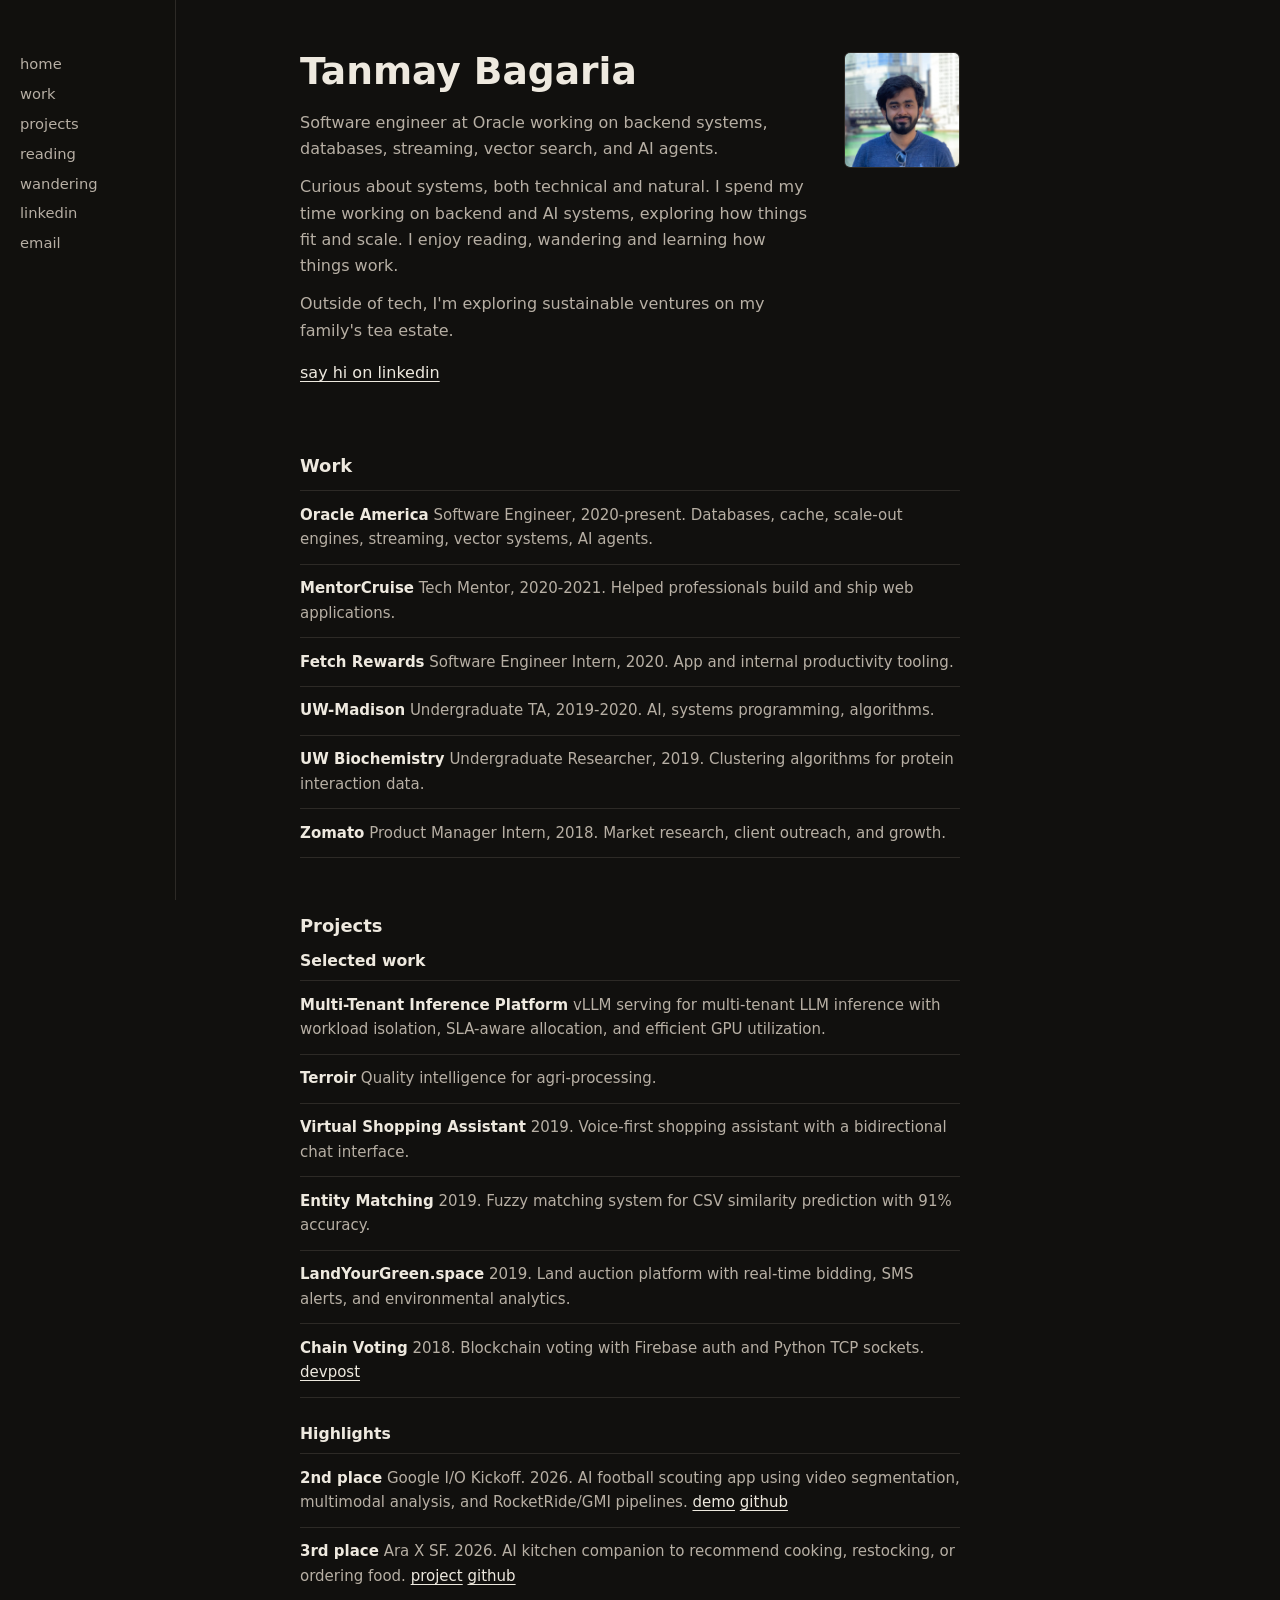
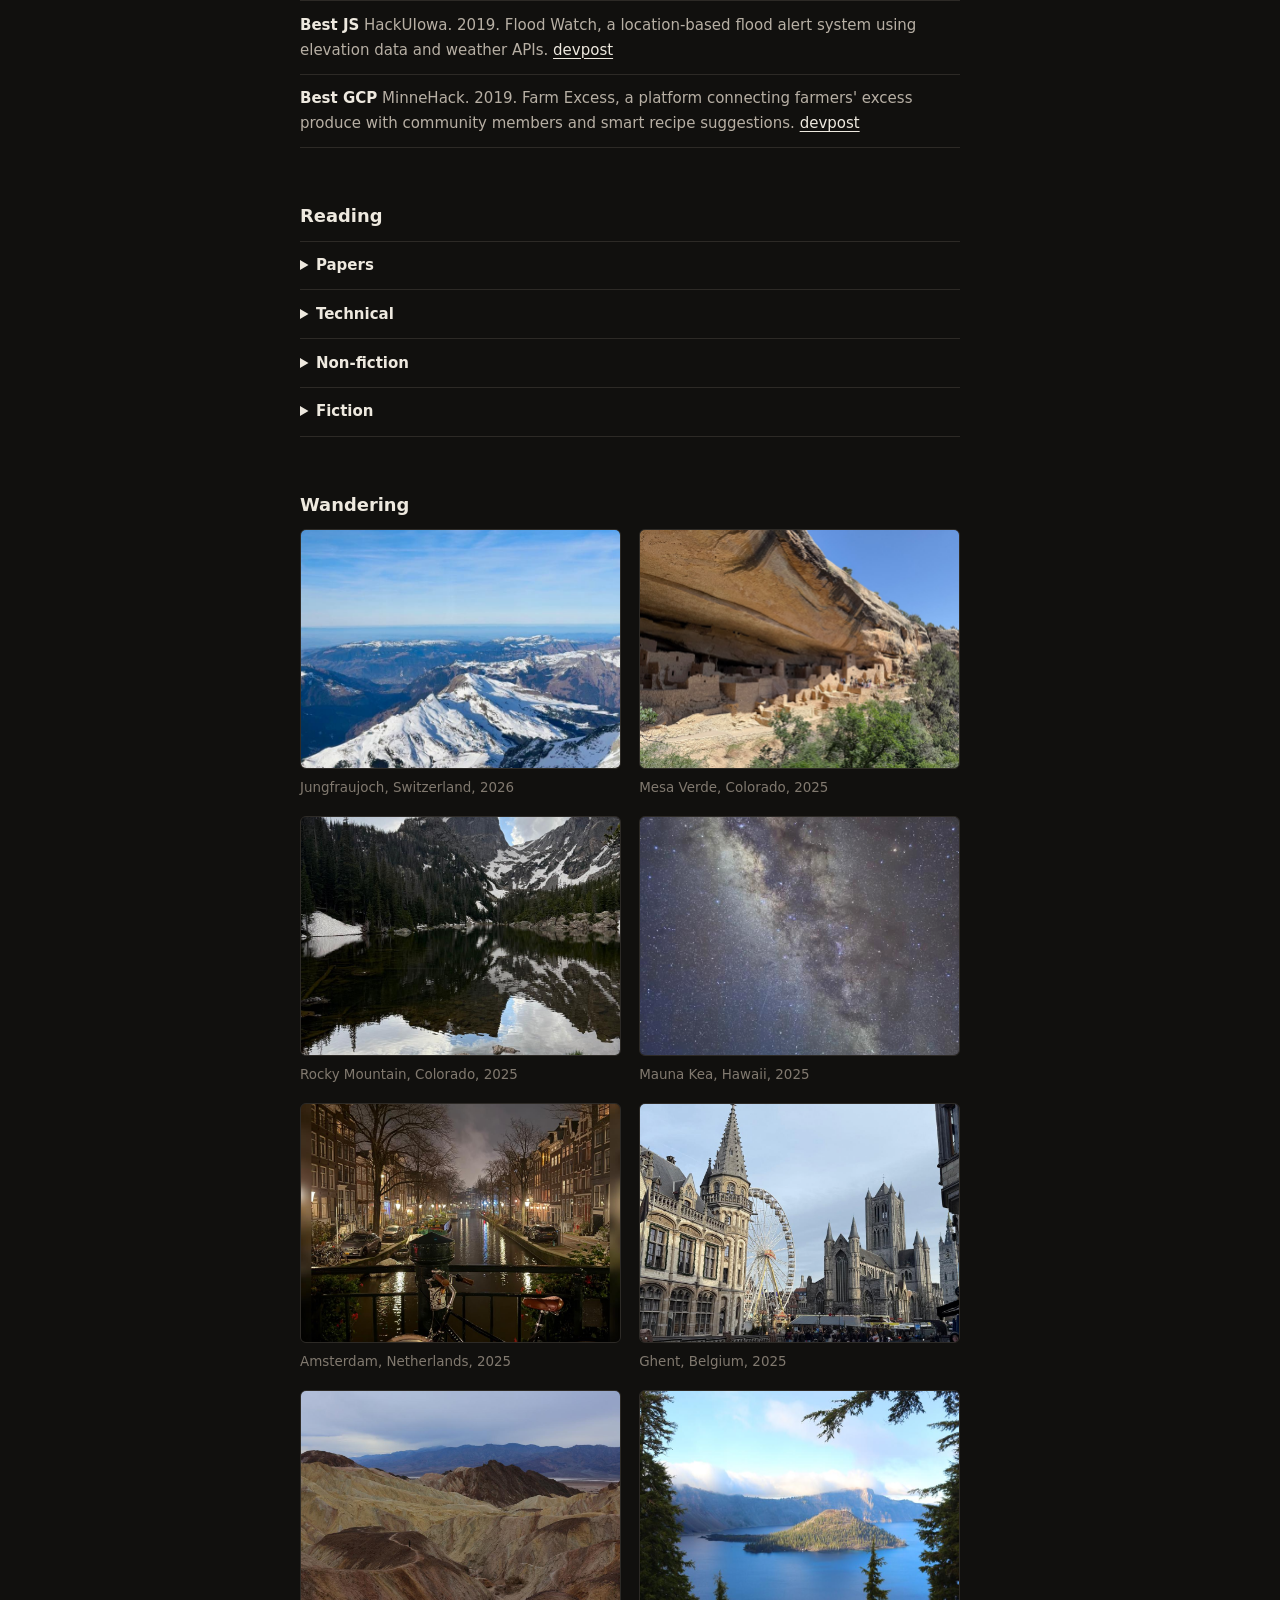
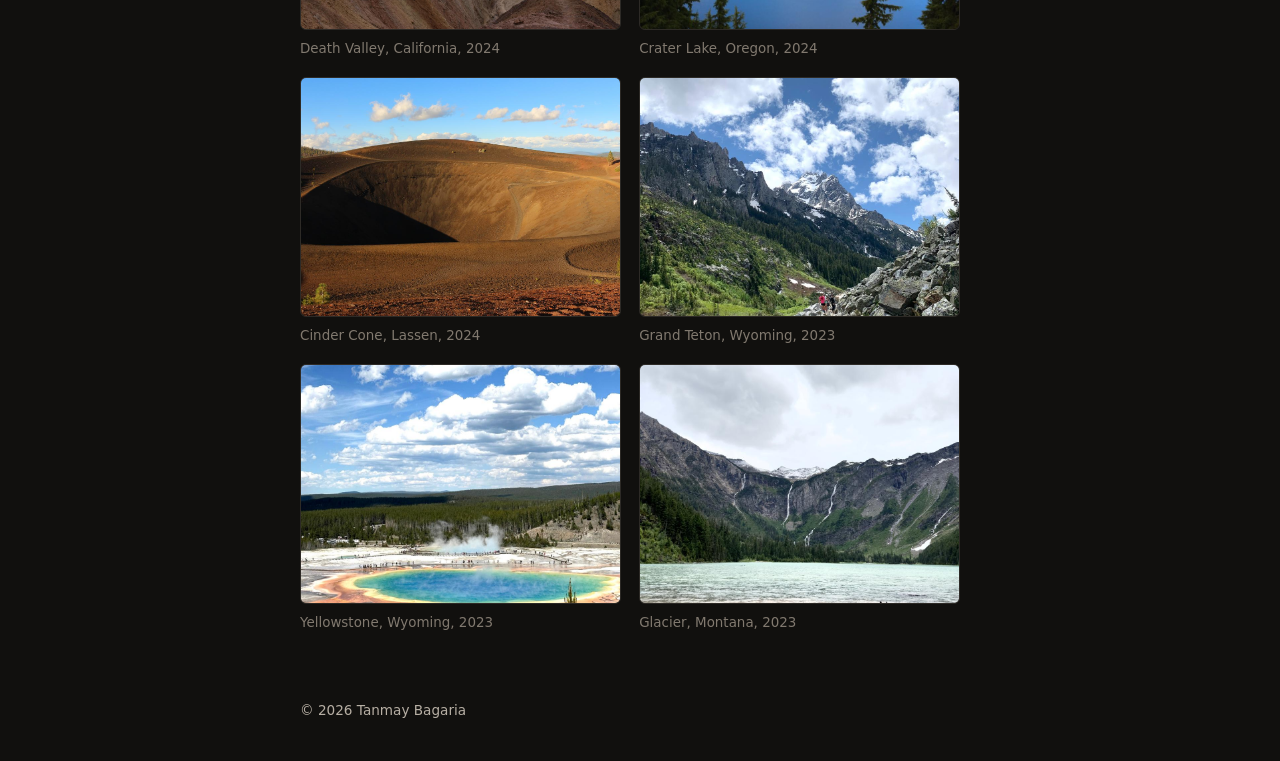
==== commit 7c2aa100: "Adjust wandering gallery crops" ====
--- a/index.html
+++ b/index.html
@@ -413,7 +413,7 @@
                     </figure>
                     <figure class="wonder-item">
                         <div class="wonder-photo">
-                            <img src="images/wandering/yellowstone_np_2023.jpeg" alt="Yellowstone National Park landscape" loading="lazy" onerror="this.remove()">
+                            <img class="yellowstone-photo" src="images/wandering/yellowstone_np_2023.jpeg" alt="Yellowstone National Park hot spring" loading="lazy" onerror="this.remove()">
                             <span>add photo</span>
                         </div>
                         <figcaption>
--- a/styles.css
+++ b/styles.css
@@ -237,7 +237,7 @@
     position: relative;
     display: grid;
     place-items: center;
-    aspect-ratio: 16 / 10;
+    aspect-ratio: 4 / 3;
     overflow: hidden;
     border: 1px solid var(--border);
     border-radius: 6px;
@@ -263,6 +263,10 @@
 
 .wonder-photo img.jungfraujoch-photo {
     object-position: center 62%;
+}
+
+.wonder-photo img.yellowstone-photo {
+    object-position: center 58%;
 }
 
 .wonder-photo span {
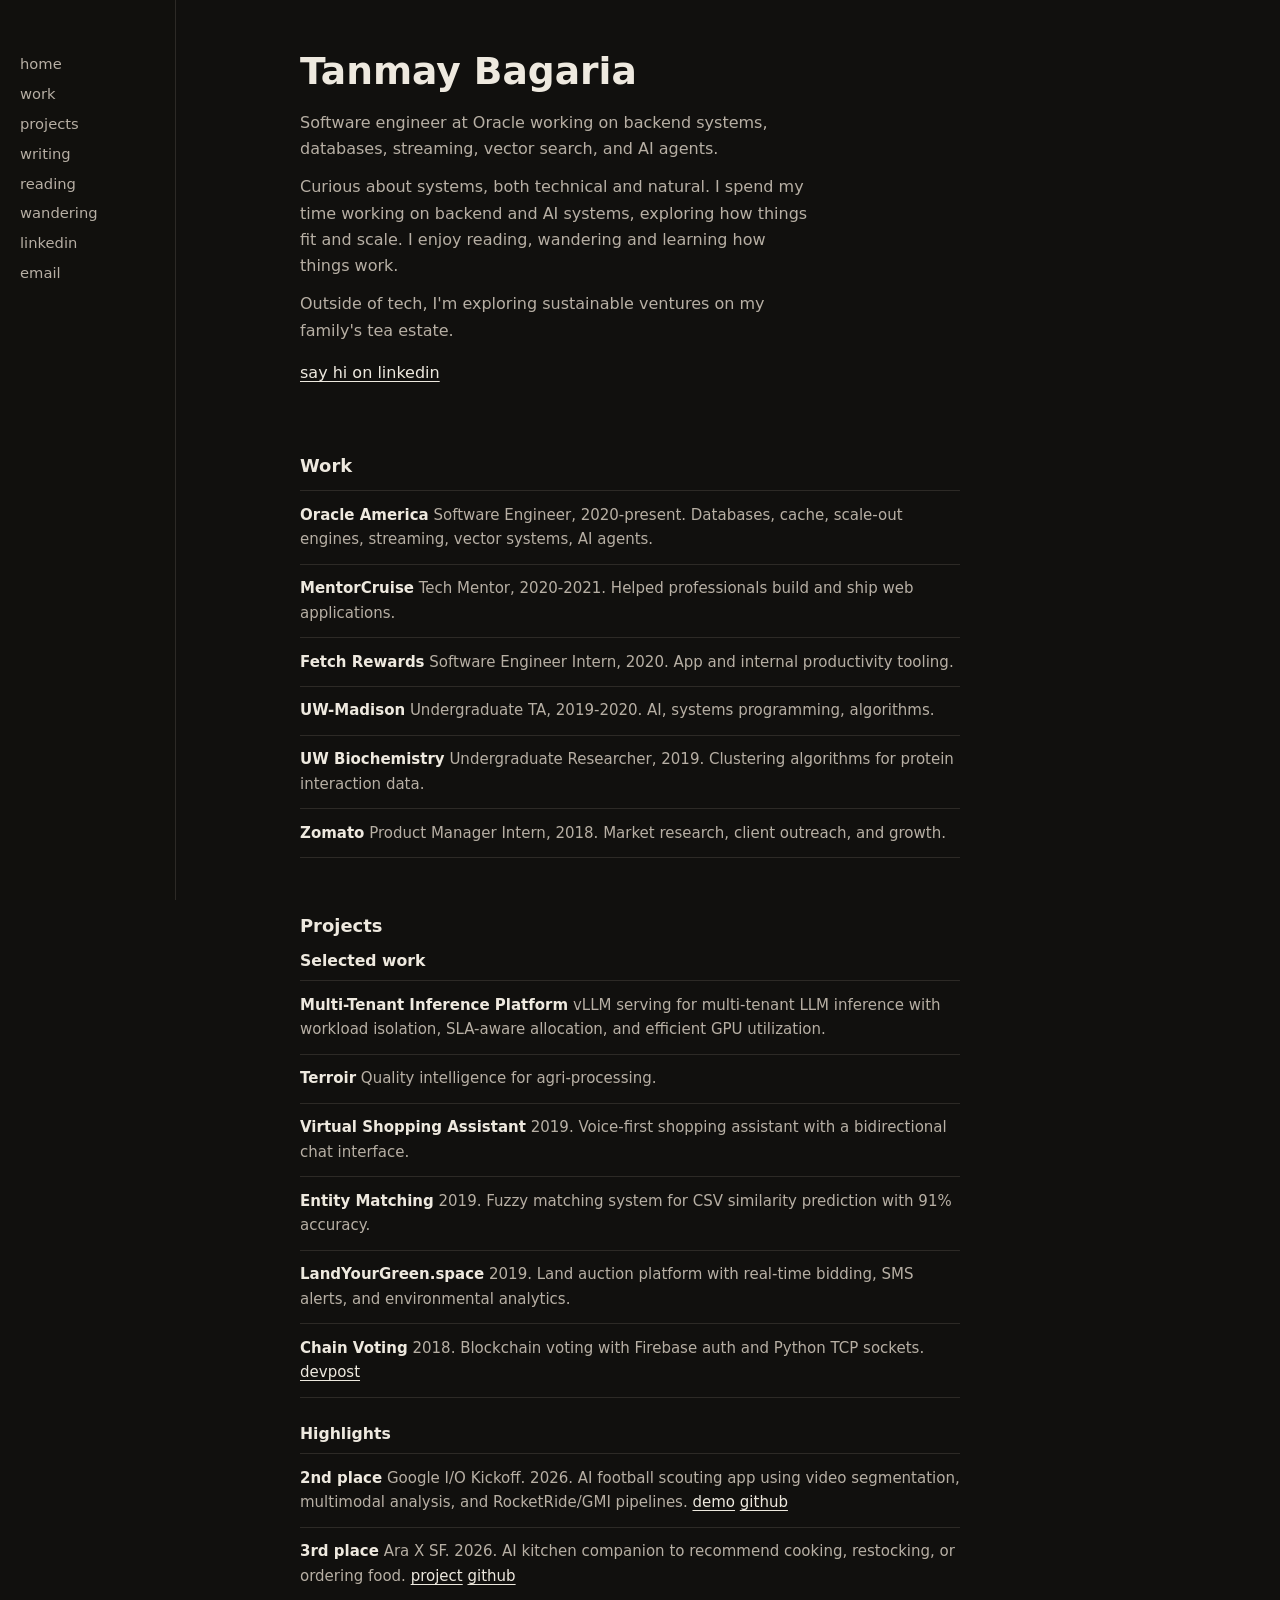
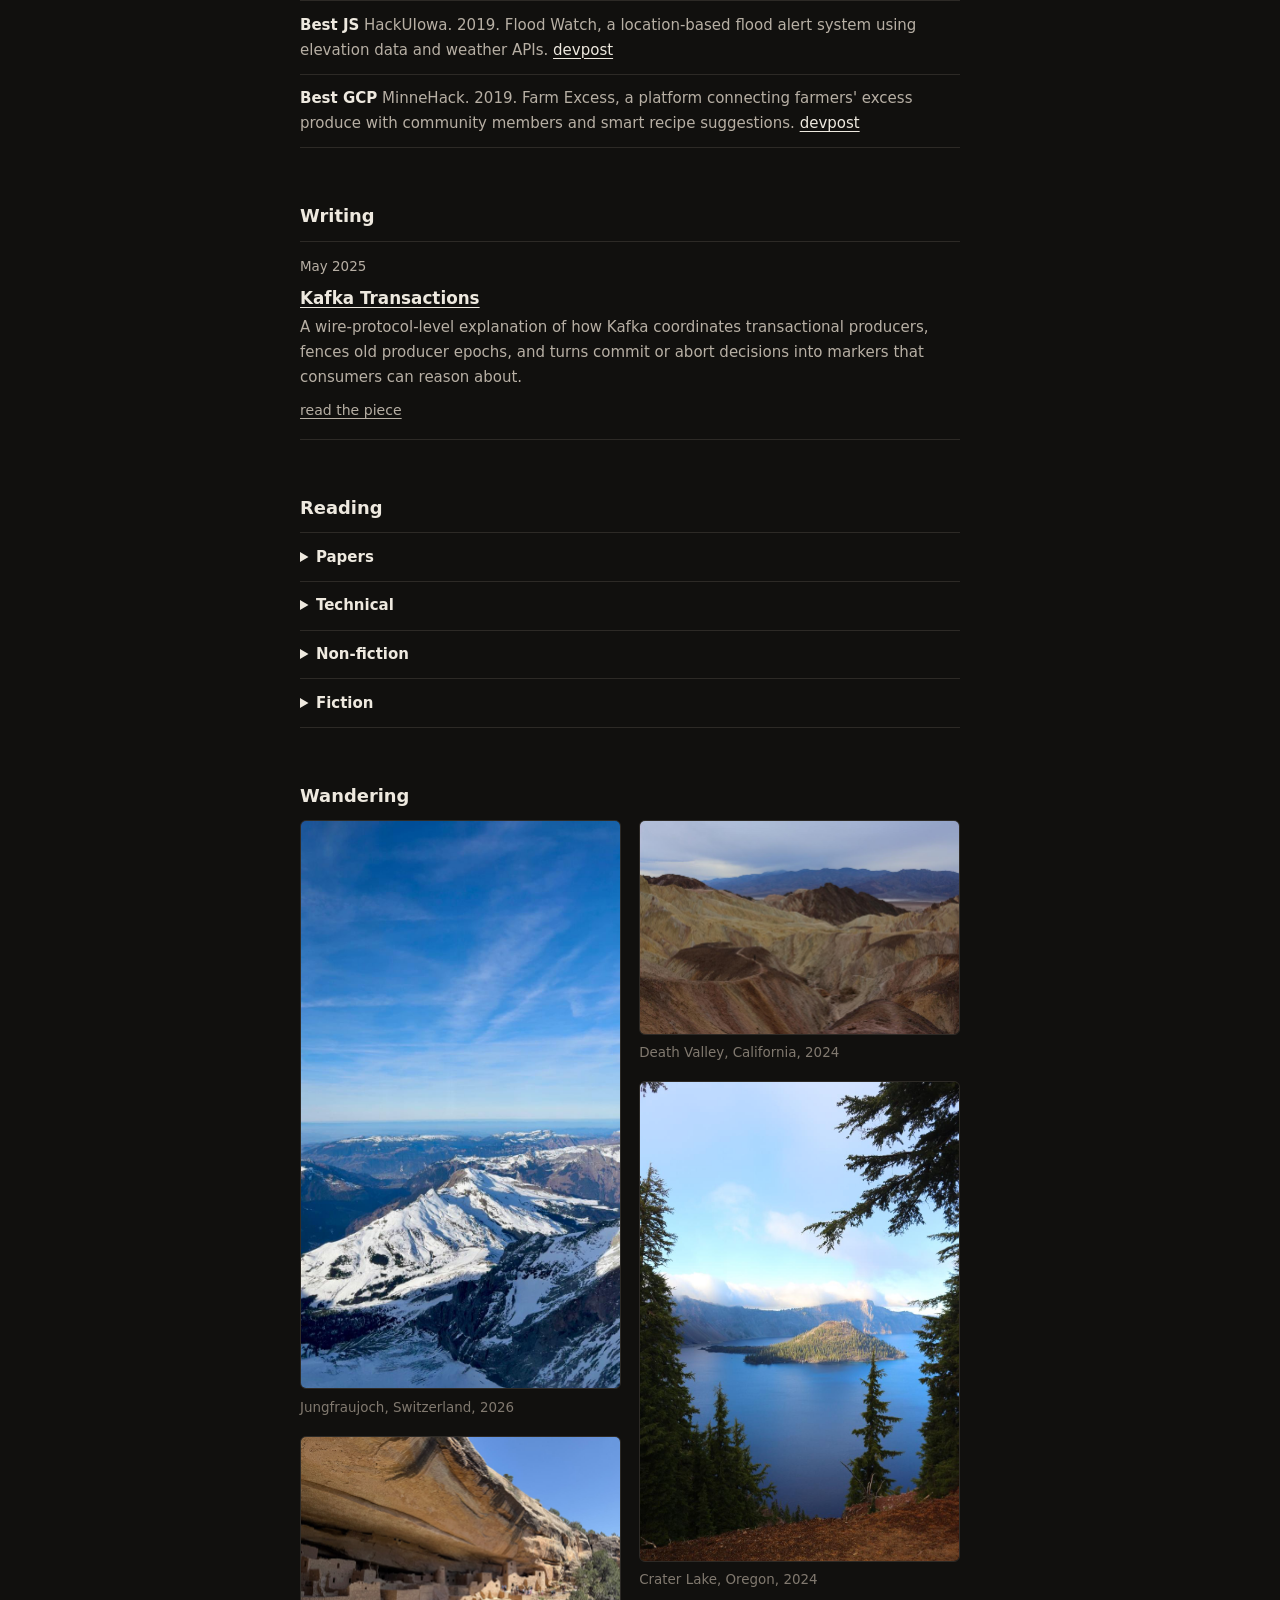
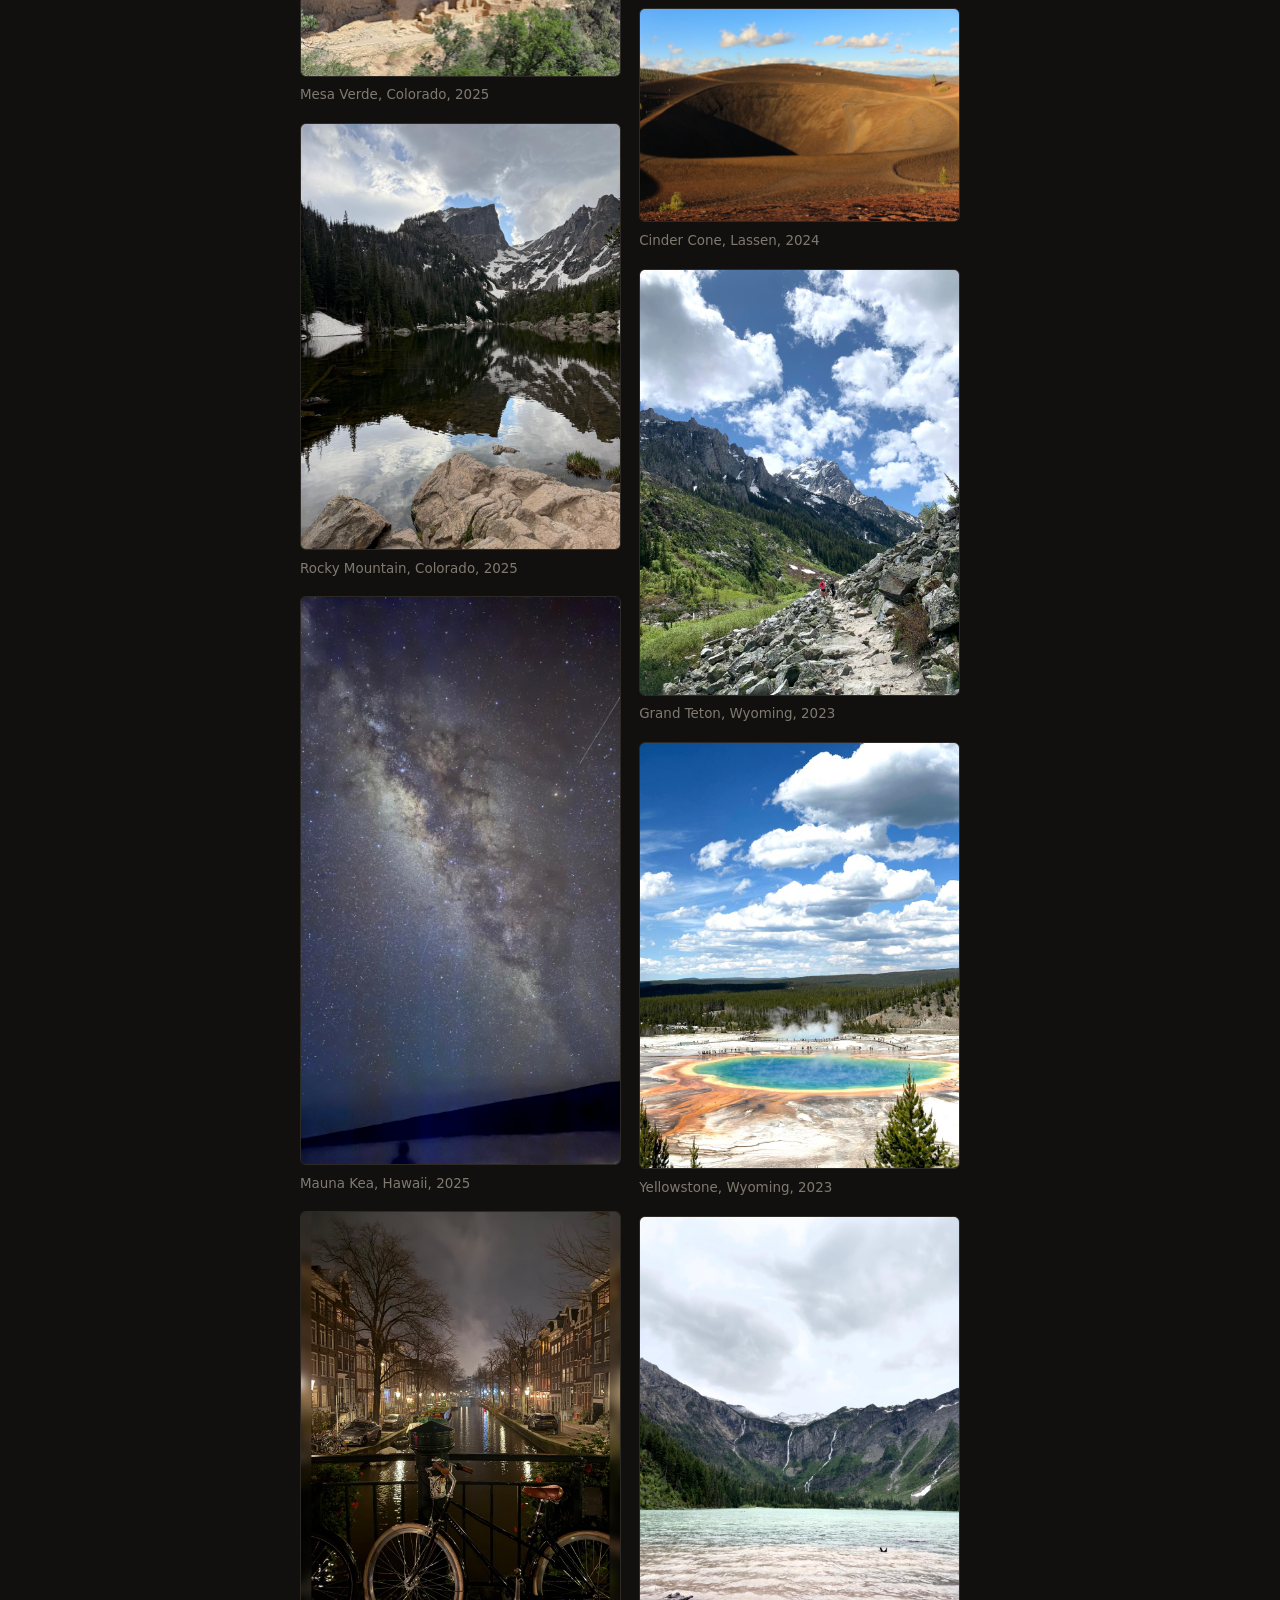
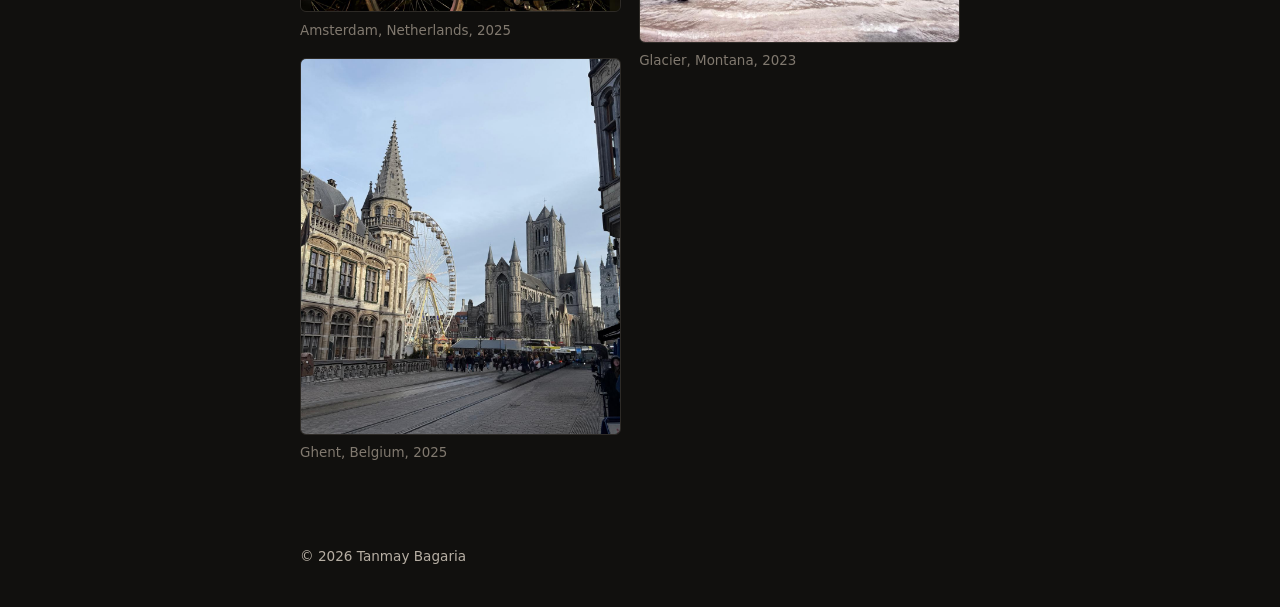
==== commit 9da0cbd5: "Add Kafka transactions writing page" ====
--- a/index.html
+++ b/index.html
@@ -5,6 +5,15 @@
     <meta name="viewport" content="width=device-width, initial-scale=1.0">
     <meta name="google-site-verification" content="9Y4r4R_TmkMWe7yPjI1tqmQWvXnWBvzkING3MW1bnVQ" />
     <title>Tanmay Bagaria | Software Engineer</title>
+    <!-- Google tag (gtag.js) -->
+    <script async src="https://www.googletagmanager.com/gtag/js?id=G-PCGFFJ1HRR"></script>
+    <script>
+        window.dataLayer = window.dataLayer || [];
+        function gtag(){dataLayer.push(arguments);}
+        gtag('js', new Date());
+
+        gtag('config', 'G-PCGFFJ1HRR');
+    </script>
     <link rel="stylesheet" href="styles.css">
 </head>
 <body>
@@ -19,6 +28,7 @@
                 <a href="#about">home</a>
                 <a href="#experience">work</a>
                 <a href="#projects">projects</a>
+                <a href="#writing">writing</a>
                 <a href="#reading">reading</a>
                 <a href="#wandering">wandering</a>
                 <a href="https://www.linkedin.com/in/tanmaybagaria/" target="_blank" rel="noopener">linkedin</a>
@@ -37,7 +47,6 @@
                     <p class="bio">Outside of tech, I'm exploring sustainable ventures on my family's tea estate.</p>
                     <p class="bio collaboration"><a href="https://www.linkedin.com/in/tanmaybagaria/" target="_blank" rel="noopener">say hi on linkedin</a></p>
                 </div>
-                <img class="profile-image" src="images/profilepic.jpg" alt="Tanmay Bagaria">
             </div>
         </section>
 
@@ -78,6 +87,18 @@
             </div>
         </section>
 
+        <section id="writing" class="section">
+            <h2>Writing</h2>
+            <div class="section-content">
+                <article class="writing-preview">
+                    <p class="article-date">May 2025</p>
+                    <h3><a href="kafka-transactions.html">Kafka Transactions</a></h3>
+                    <p>A wire-protocol-level explanation of how Kafka coordinates transactional producers, fences old producer epochs, and turns commit or abort decisions into markers that consumers can reason about.</p>
+                    <a class="read-link" href="kafka-transactions.html">read the piece</a>
+                </article>
+            </div>
+        </section>
+
         <section id="reading" class="section">
             <h2>Reading</h2>
             <div class="section-content reading-stack">
--- a/styles.css
+++ b/styles.css
@@ -148,14 +148,6 @@
     margin-top: 1rem;
 }
 
-.profile-image {
-    width: 116px;
-    aspect-ratio: 1;
-    border-radius: 6px;
-    object-fit: cover;
-    border: 1px solid var(--border);
-}
-
 .plain-list {
     list-style: none;
     border-top: 1px solid var(--border);
@@ -179,6 +171,172 @@
 
 .section-content > .subsection-title:first-child {
     margin-top: 0.35rem;
+}
+
+.writing-preview {
+    border-top: 1px solid var(--border);
+    border-bottom: 1px solid var(--border);
+    padding: 0.9rem 0 1rem;
+}
+
+.writing-preview h3 {
+    font-size: 1.05rem;
+    margin-bottom: 0.35rem;
+}
+
+.writing-preview p {
+    color: var(--muted);
+    margin-bottom: 0.55rem;
+}
+
+.article-date {
+    color: var(--soft);
+    font-size: 0.84rem;
+    margin-bottom: 0.2rem;
+}
+
+.article-footer-date {
+    margin-top: 2rem;
+    margin-bottom: 0;
+}
+
+.read-link,
+.back-link {
+    display: inline-block;
+    color: var(--muted);
+    font-size: 0.88rem;
+}
+
+.article {
+    max-width: 680px;
+}
+
+.article-header {
+    margin-bottom: 1.9rem;
+}
+
+.article-header .back-link {
+    margin-bottom: 1.4rem;
+}
+
+.article h1 {
+    max-width: 12ch;
+    margin-bottom: 1rem;
+}
+
+.article-lede {
+    color: var(--muted);
+    font-size: 1.08rem;
+    max-width: 58ch;
+}
+
+.article h2 {
+    margin-top: 2.25rem;
+    margin-bottom: 0.55rem;
+}
+
+.article p {
+    color: var(--muted);
+    margin-bottom: 1rem;
+}
+
+.article code {
+    color: var(--text);
+    background: var(--surface);
+    border: 1px solid var(--border);
+    border-radius: 4px;
+    padding: 0.08rem 0.28rem;
+    font-size: 0.9em;
+}
+
+.article ul {
+    list-style: none;
+    border-top: 1px solid var(--border);
+    margin: 1rem 0 1.4rem;
+}
+
+.article li {
+    color: var(--muted);
+    padding: 0.65rem 0;
+    border-bottom: 1px solid var(--border);
+}
+
+.article li span {
+    color: var(--text);
+    font-weight: 600;
+}
+
+.flow-list {
+    border-top: 1px solid var(--border);
+    margin: 1rem 0 1.5rem;
+}
+
+.flow-list div {
+    display: grid;
+    grid-template-columns: 2rem minmax(0, 1fr);
+    gap: 0.8rem;
+    padding: 0.78rem 0;
+    border-bottom: 1px solid var(--border);
+}
+
+.flow-list span {
+    width: 1.45rem;
+    height: 1.45rem;
+    display: grid;
+    place-items: center;
+    border: 1px solid var(--border);
+    border-radius: 50%;
+    color: var(--soft);
+    font-size: 0.78rem;
+}
+
+.flow-list p {
+    margin-bottom: 0;
+}
+
+.state-diagram {
+    margin: 1rem 0 1.35rem;
+    border: 1px solid var(--border);
+    border-radius: 6px;
+    overflow: hidden;
+    background: #fff;
+}
+
+.state-diagram img {
+    display: block;
+    width: 100%;
+    height: auto;
+}
+
+.table-wrap {
+    overflow-x: auto;
+    margin: 1rem 0 1.4rem;
+    border-top: 1px solid var(--border);
+}
+
+table {
+    width: 100%;
+    min-width: 620px;
+    border-collapse: collapse;
+}
+
+th,
+td {
+    padding: 0.65rem 0.75rem 0.65rem 0;
+    border-bottom: 1px solid var(--border);
+    text-align: left;
+    vertical-align: top;
+}
+
+th {
+    color: var(--text);
+    font-size: 0.86rem;
+    font-weight: 600;
+}
+
+td {
+    color: var(--muted);
+    font-size: 0.9rem;
 }
 
 .reading-stack {
@@ -224,20 +382,22 @@
 }
 
 .wonder-grid {
-    display: grid;
-    grid-template-columns: repeat(2, minmax(0, 1fr));
-    gap: 1rem 1.15rem;
+    columns: 2;
+    column-gap: 1.15rem;
 }
 
 .wonder-item {
+    display: inline-block;
+    width: 100%;
     min-width: 0;
+    margin-bottom: 1rem;
+    break-inside: avoid;
 }
 
 .wonder-photo {
     position: relative;
-    display: grid;
-    place-items: center;
-    aspect-ratio: 4 / 3;
+    display: block;
+    min-height: 10rem;
     overflow: hidden;
     border: 1px solid var(--border);
     border-radius: 6px;
@@ -249,27 +409,22 @@
 }
 
 .wonder-photo img {
+    position: relative;
+    display: block;
+    width: 100%;
+    height: auto;
+    z-index: 1;
+}
+
+.wonder-photo img.mauna-kea-photo {
+    filter: contrast(1.07) saturate(1.04);
+}
+
+.wonder-photo span {
     position: absolute;
     inset: 0;
-    width: 100%;
-    height: 100%;
-    object-fit: cover;
-    z-index: 1;
-}
-
-.wonder-photo img.mauna-kea-photo {
-    filter: contrast(1.07) saturate(1.04);
-}
-
-.wonder-photo img.jungfraujoch-photo {
-    object-position: center 62%;
-}
-
-.wonder-photo img.yellowstone-photo {
-    object-position: center 58%;
-}
-
-.wonder-photo span {
+    display: grid;
+    place-items: center;
     z-index: 0;
 }
 
@@ -346,18 +501,18 @@
         gap: 1.25rem;
     }
 
-    .profile-image {
-        order: -1;
-        width: 96px;
-    }
-
     .reading-list {
         columns: 1;
     }
 
     .wonder-grid {
-        grid-template-columns: 1fr;
-    }
+        columns: 1;
+    }
+
+    .article h1 {
+        max-width: 100%;
+    }
+
 }
 
 @media (max-width: 480px) {
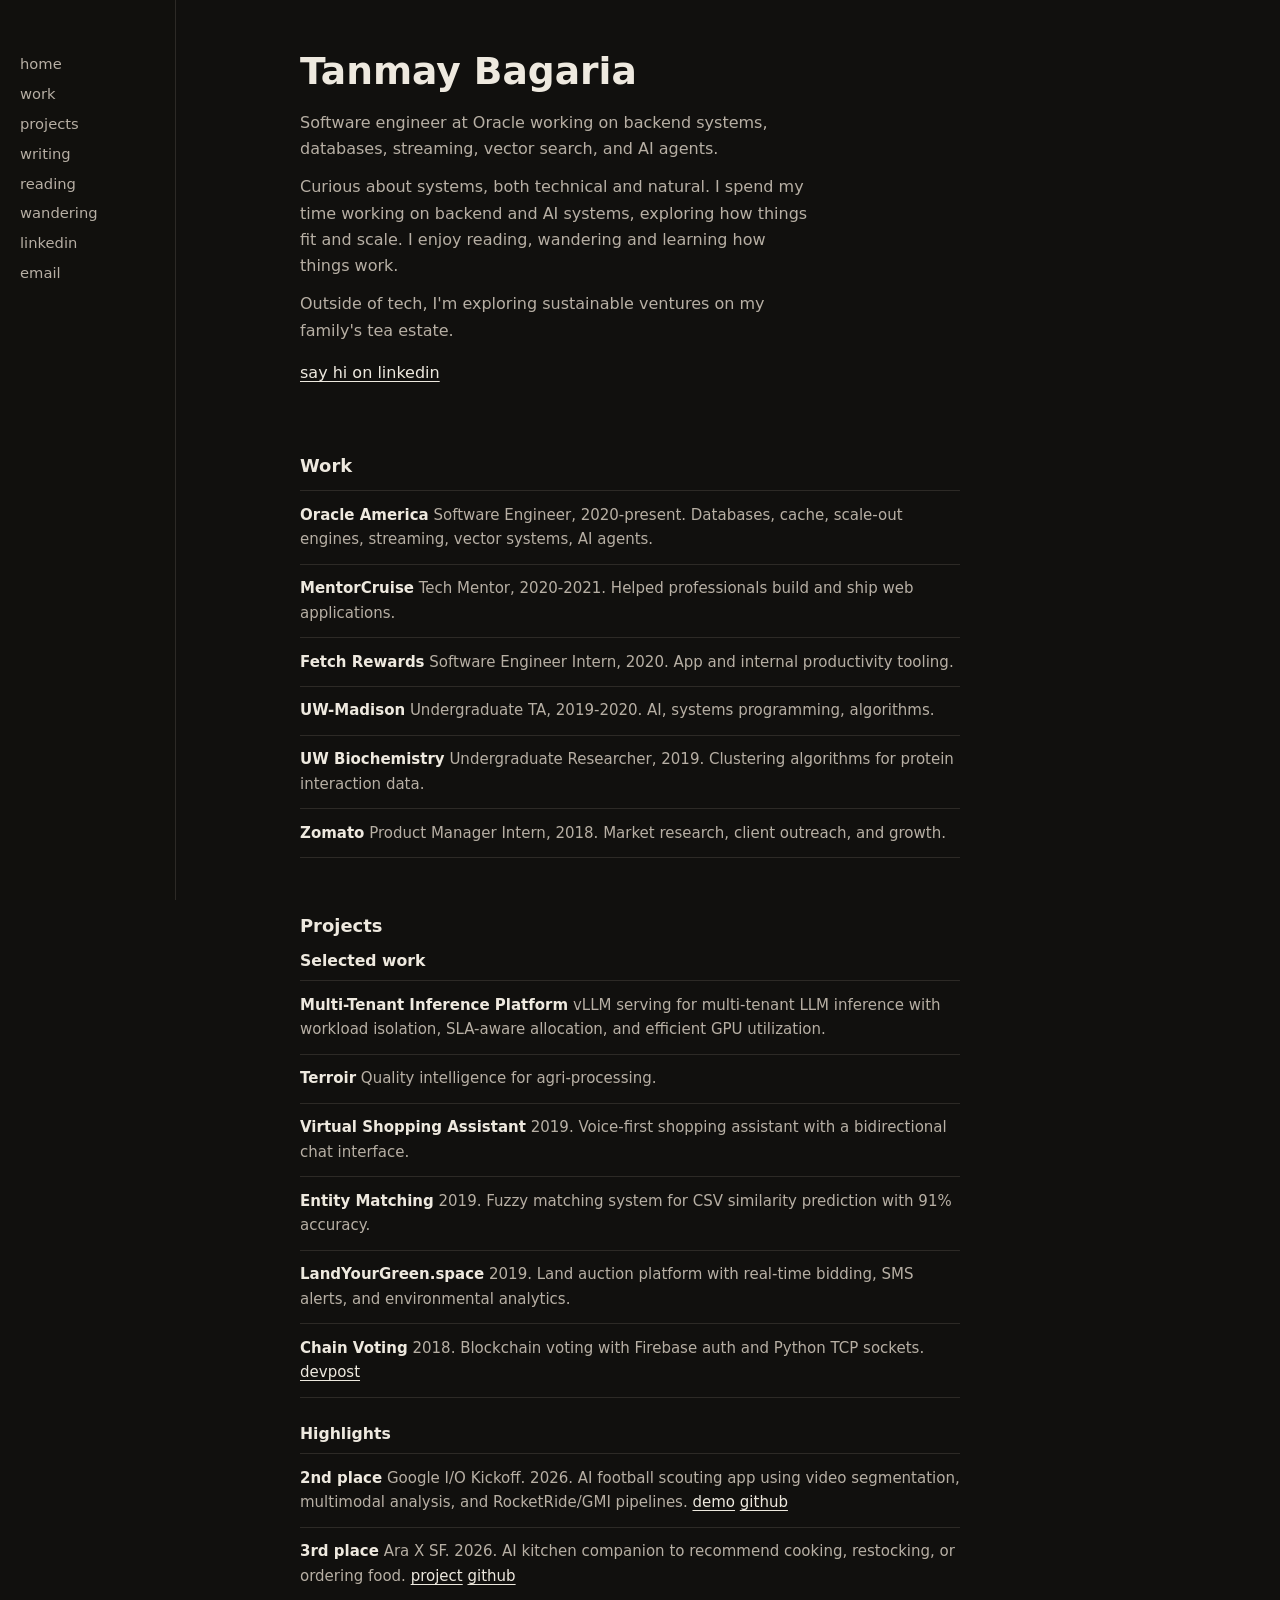
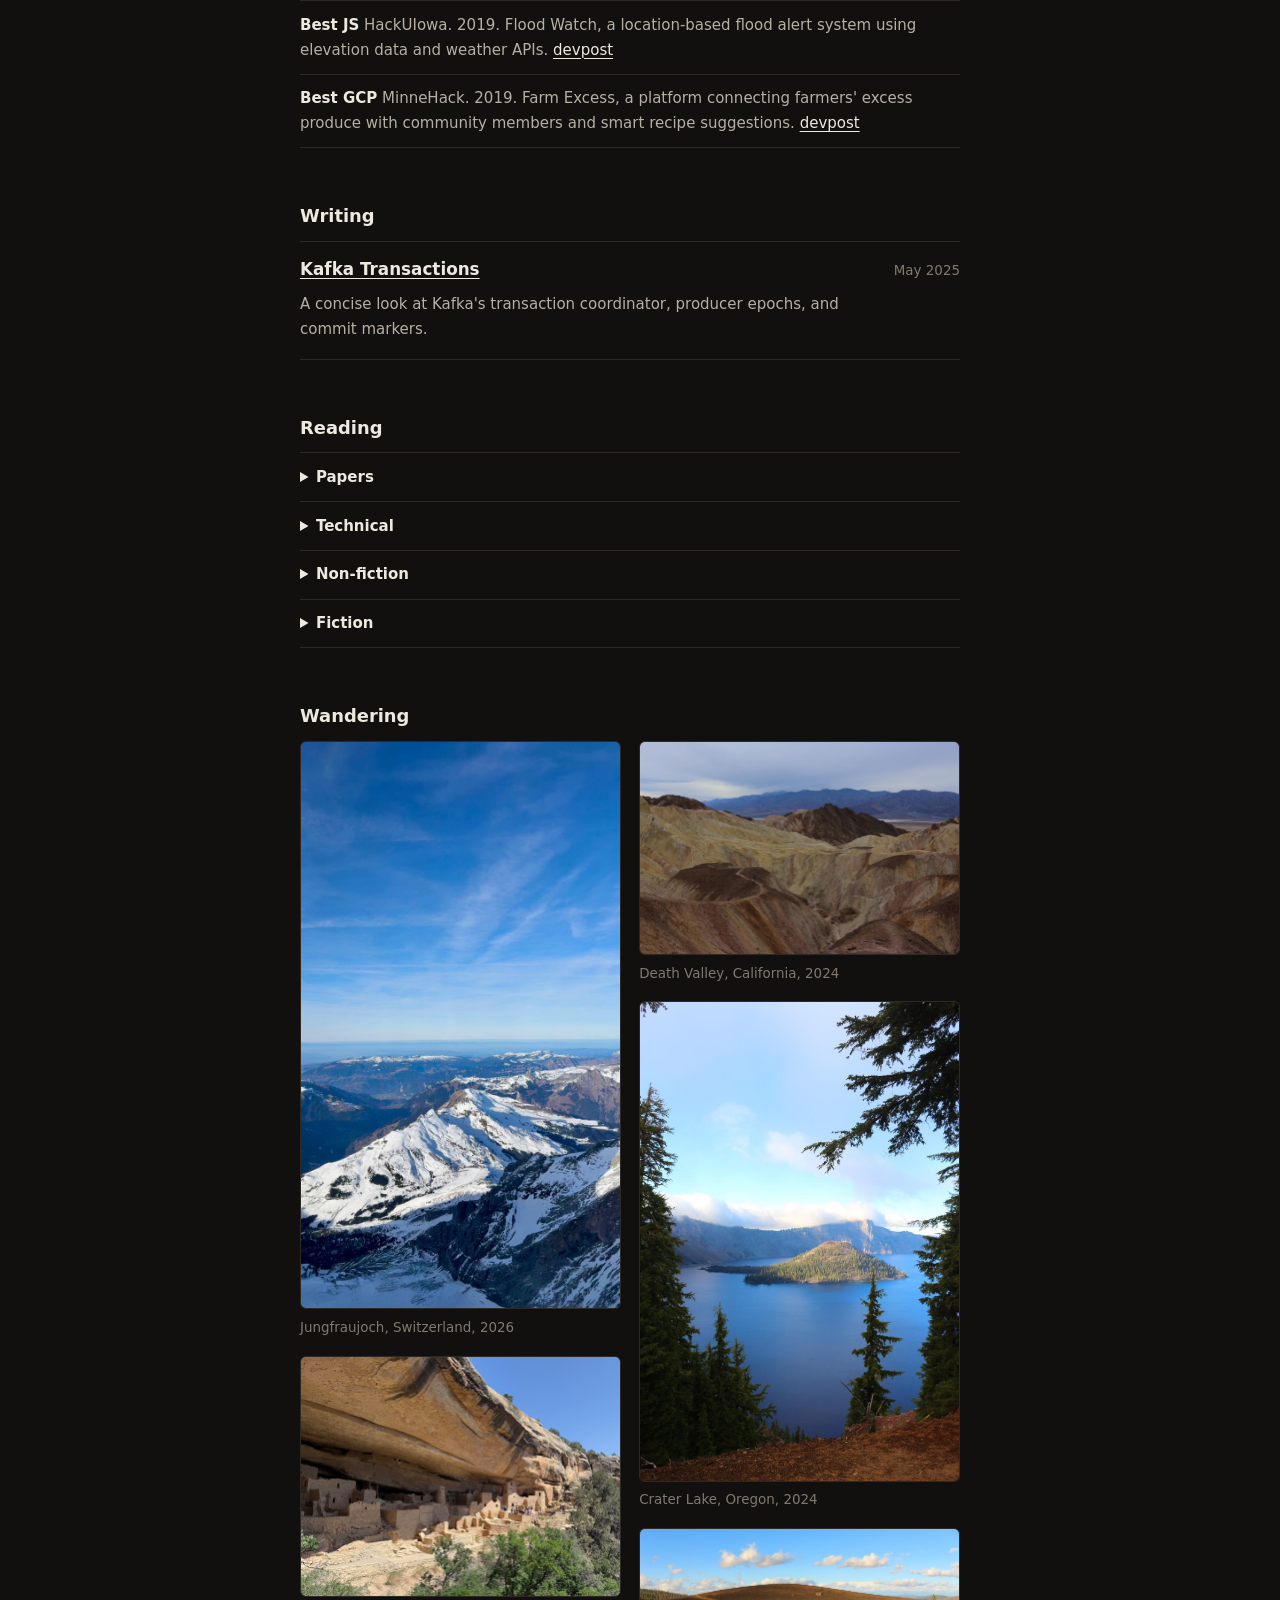
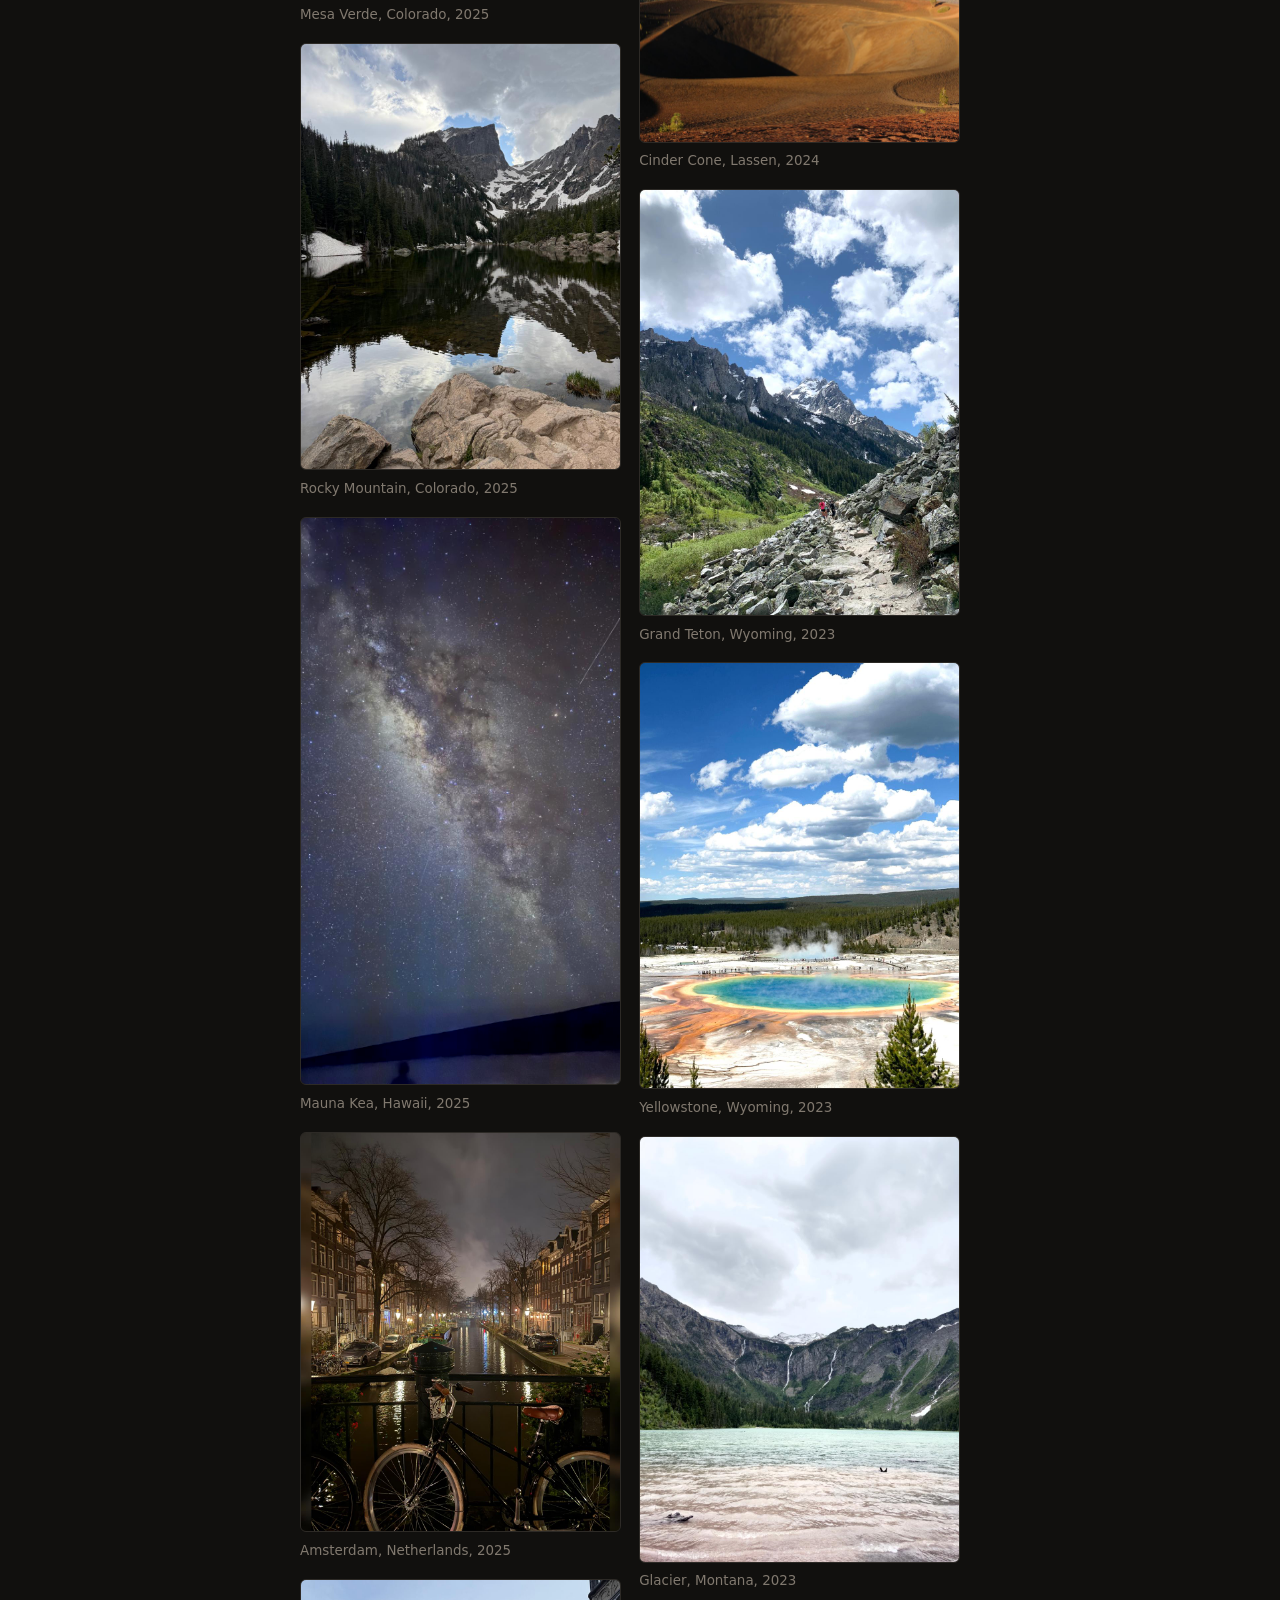
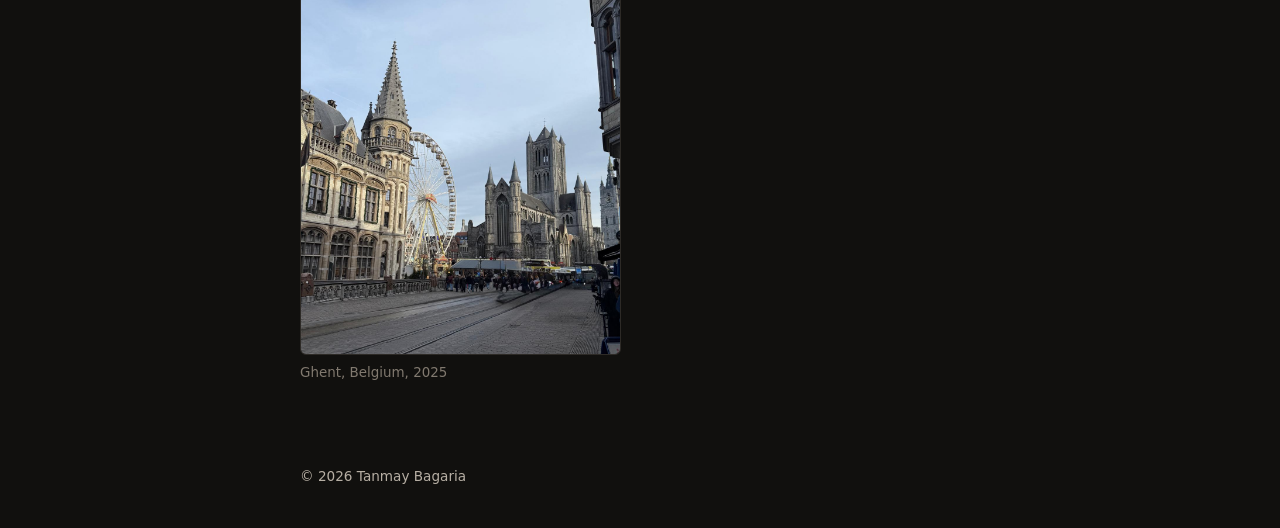
==== commit 68b53456: "Add crawler metadata and refine writing preview" ====
--- a/index.html
+++ b/index.html
@@ -5,6 +5,32 @@
     <meta name="viewport" content="width=device-width, initial-scale=1.0">
     <meta name="google-site-verification" content="9Y4r4R_TmkMWe7yPjI1tqmQWvXnWBvzkING3MW1bnVQ" />
     <title>Tanmay Bagaria | Software Engineer</title>
+    <meta name="description" content="Personal website and writing by Tanmay Bagaria, a software engineer working on backend systems, streaming, databases, vector search, and AI agents.">
+    <link rel="canonical" href="https://tanmay.js.org/">
+    <meta property="og:type" content="website">
+    <meta property="og:title" content="Tanmay Bagaria">
+    <meta property="og:description" content="Software engineer writing about backend systems, streaming, databases, vector search, and AI agents.">
+    <meta property="og:url" content="https://tanmay.js.org/">
+    <meta name="twitter:card" content="summary">
+    <script type="application/ld+json">
+        {
+            "@context": "https://schema.org",
+            "@type": "Person",
+            "name": "Tanmay Bagaria",
+            "url": "https://tanmay.js.org/",
+            "sameAs": [
+                "https://www.linkedin.com/in/tanmaybagaria/"
+            ],
+            "jobTitle": "Software Engineer",
+            "knowsAbout": [
+                "Backend systems",
+                "Streaming systems",
+                "Databases",
+                "Vector search",
+                "AI agents"
+            ]
+        }
+    </script>
     <!-- Google tag (gtag.js) -->
     <script async src="https://www.googletagmanager.com/gtag/js?id=G-PCGFFJ1HRR"></script>
     <script>
@@ -91,10 +117,11 @@
             <h2>Writing</h2>
             <div class="section-content">
                 <article class="writing-preview">
-                    <p class="article-date">May 2025</p>
-                    <h3><a href="kafka-transactions.html">Kafka Transactions</a></h3>
-                    <p>A wire-protocol-level explanation of how Kafka coordinates transactional producers, fences old producer epochs, and turns commit or abort decisions into markers that consumers can reason about.</p>
-                    <a class="read-link" href="kafka-transactions.html">read the piece</a>
+                    <div class="writing-preview-header">
+                        <h3><a href="kafka-transactions.html">Kafka Transactions</a></h3>
+                        <span>May 2025</span>
+                    </div>
+                    <p>A concise look at Kafka's transaction coordinator, producer epochs, and commit markers.</p>
                 </article>
             </div>
         </section>
--- a/styles.css
+++ b/styles.css
@@ -176,17 +176,30 @@
 .writing-preview {
     border-top: 1px solid var(--border);
     border-bottom: 1px solid var(--border);
-    padding: 0.9rem 0 1rem;
+    padding: 1rem 0 1.1rem;
+}
+
+.writing-preview-header {
+    display: flex;
+    align-items: baseline;
+    justify-content: space-between;
+    gap: 1rem;
+    margin-bottom: 0.65rem;
 }
 
 .writing-preview h3 {
     font-size: 1.05rem;
-    margin-bottom: 0.35rem;
+}
+
+.writing-preview-header span {
+    flex: 0 0 auto;
+    color: var(--soft);
+    font-size: 0.84rem;
 }
 
 .writing-preview p {
     color: var(--muted);
-    margin-bottom: 0.55rem;
+    max-width: 62ch;
 }
 
 .article-date {
@@ -200,7 +213,6 @@
     margin-bottom: 0;
 }
 
-.read-link,
 .back-link {
     display: inline-block;
     color: var(--muted);
@@ -511,6 +523,15 @@
 
     .article h1 {
         max-width: 100%;
+    }
+
+    .writing-preview-header {
+        display: block;
+    }
+
+    .writing-preview-header span {
+        display: block;
+        margin-top: 0.25rem;
     }
 
 }
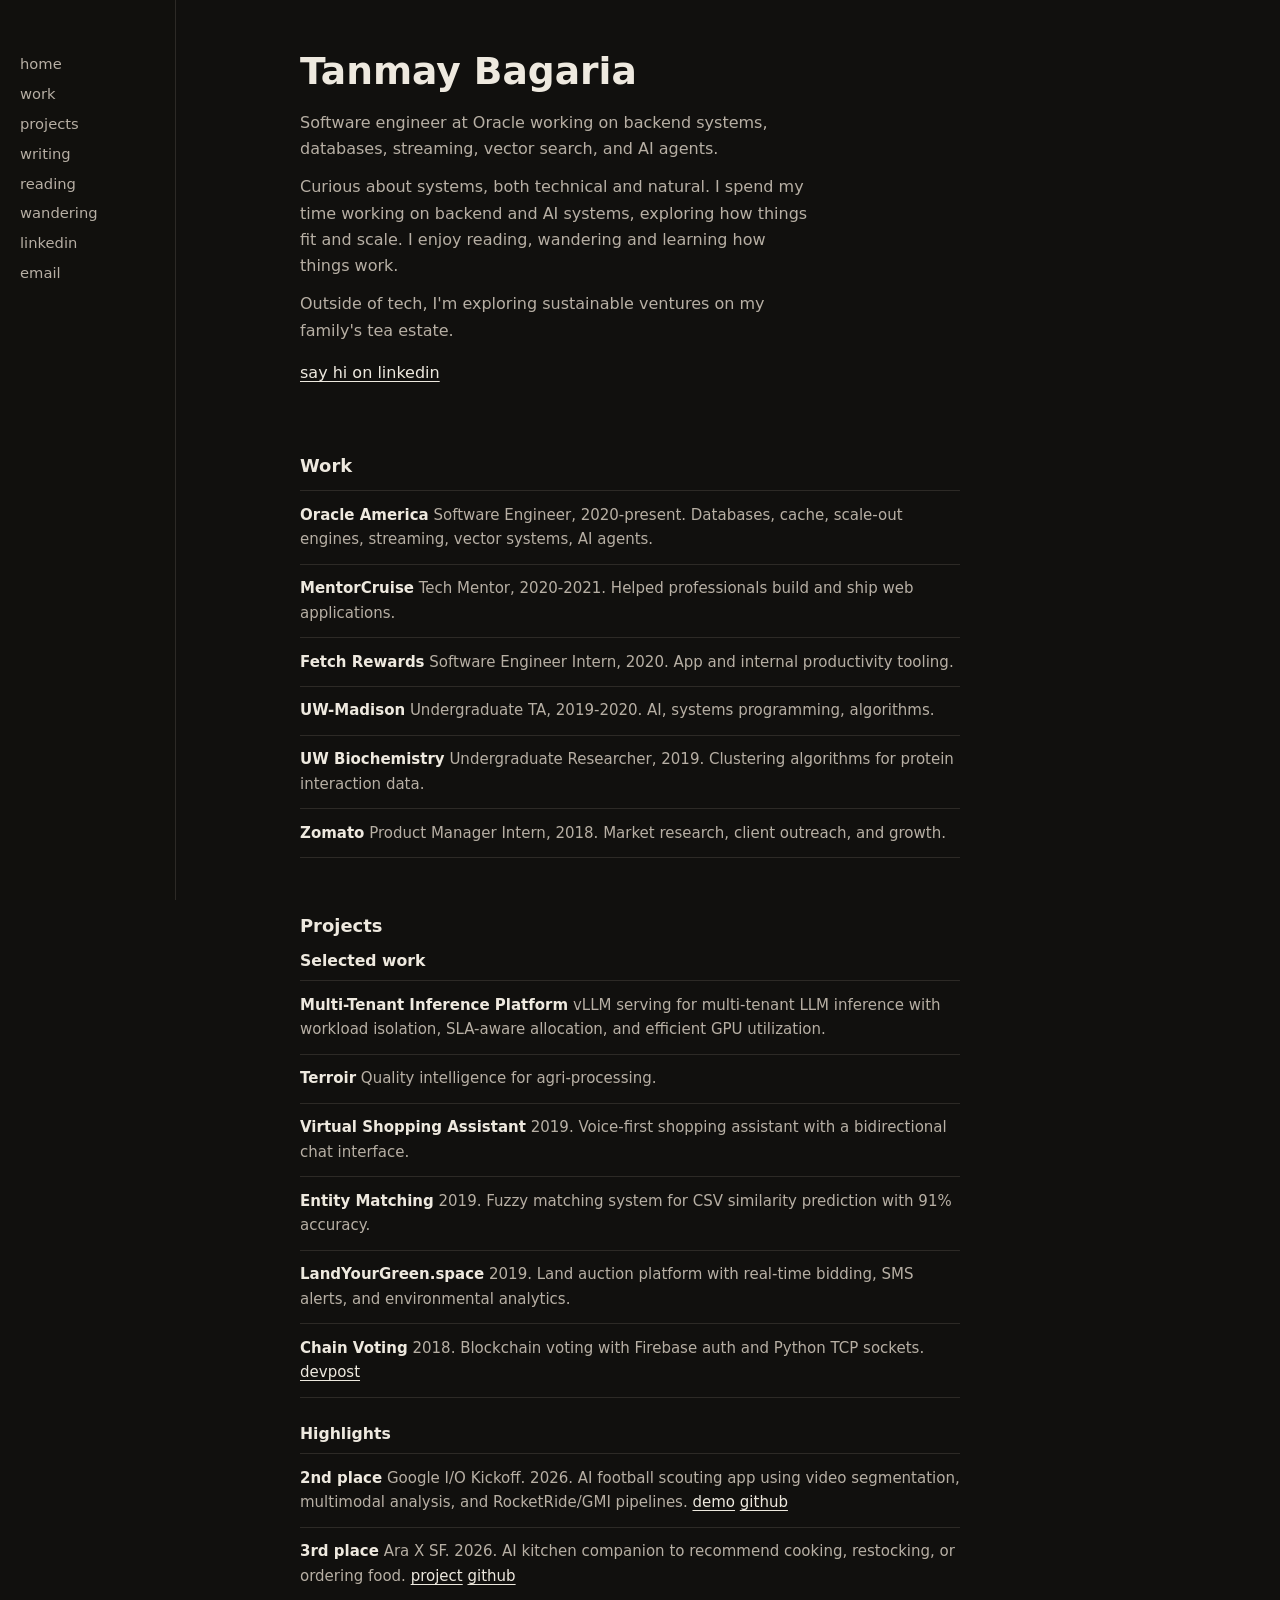
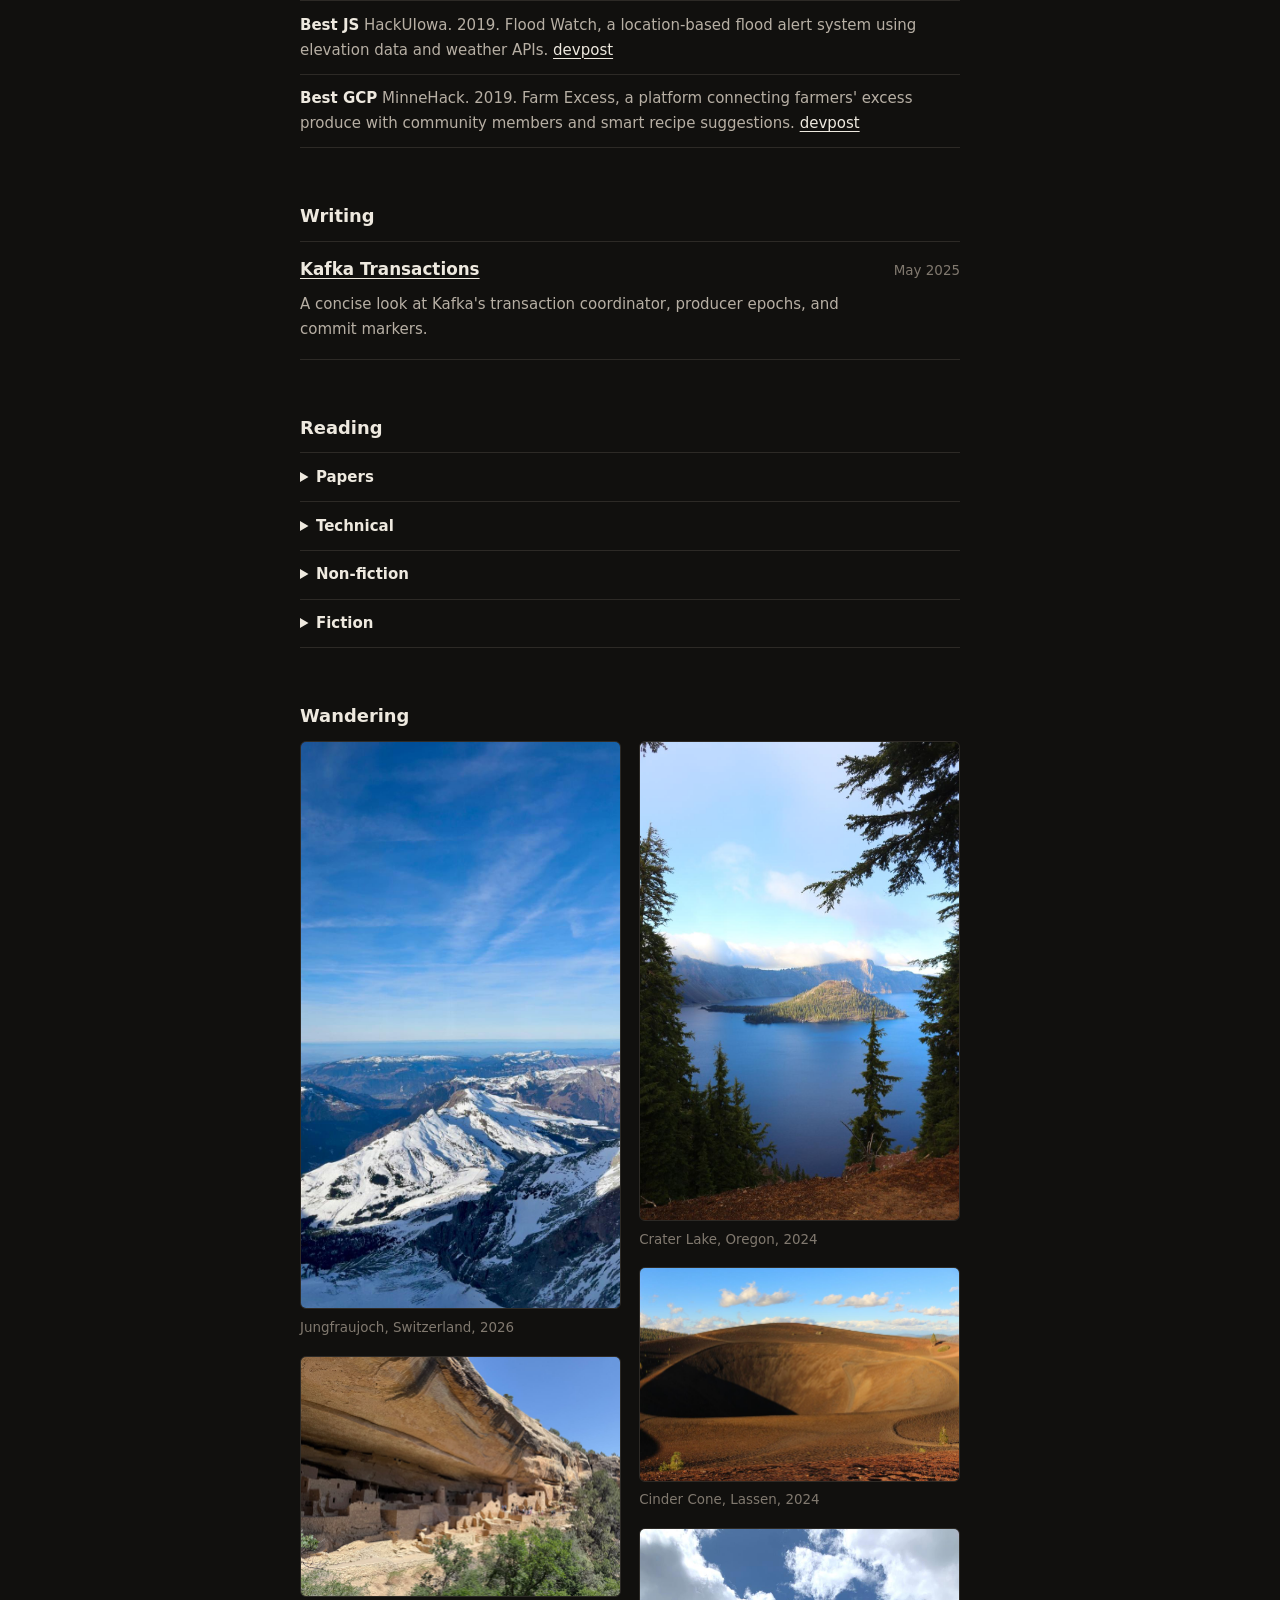
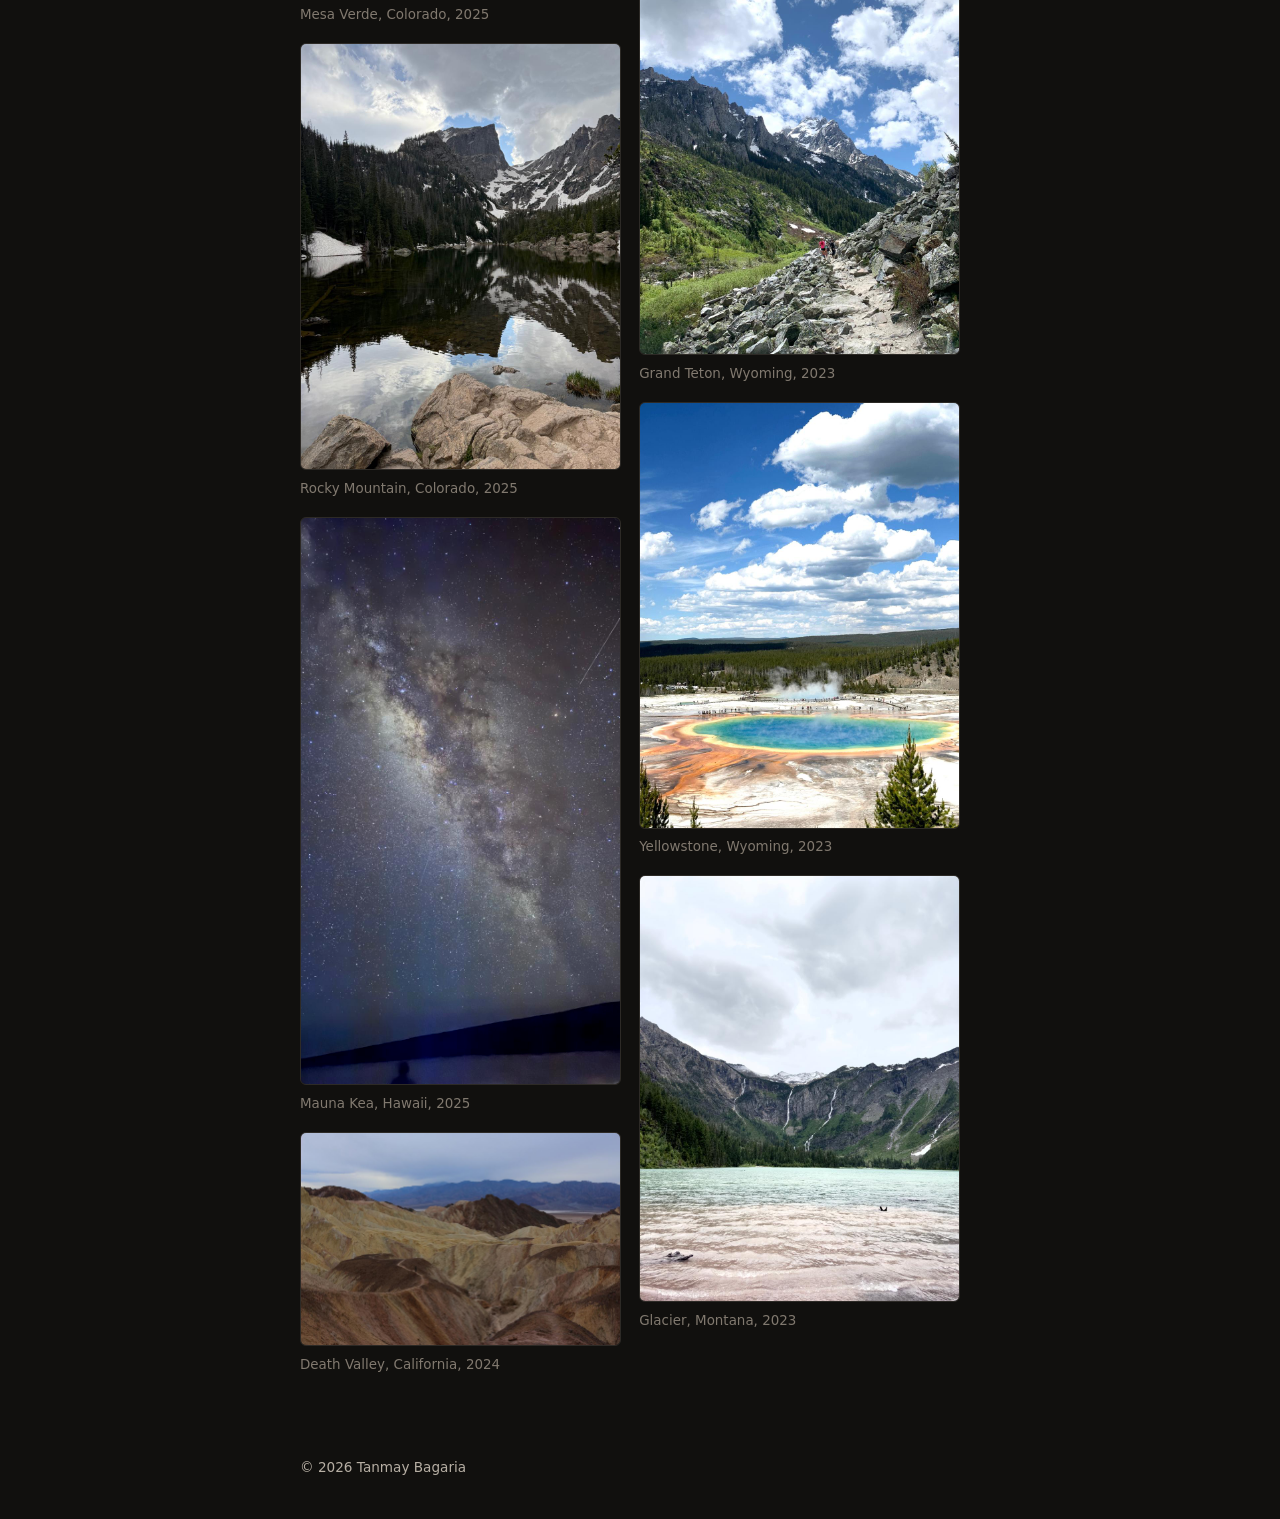
==== commit 3c71d061: "Remove city entries from wandering grid" ====
--- a/index.html
+++ b/index.html
@@ -401,26 +401,6 @@
                     </figure>
                     <figure class="wonder-item">
                         <div class="wonder-photo">
-                            <img src="images/wandering/Amsterdam_2025.jpeg" alt="Amsterdam street or canal view" loading="lazy" onerror="this.remove()">
-                            <span>add photo</span>
-                        </div>
-                        <figcaption>
-                            <span class="wonder-name">Amsterdam</span>
-                            <span class="wonder-meta">Netherlands, 2025</span>
-                        </figcaption>
-                    </figure>
-                    <figure class="wonder-item">
-                        <div class="wonder-photo">
-                            <img src="images/wandering/gent_belgium_2025.jpeg" alt="Ghent city view in Belgium" loading="lazy" onerror="this.remove()">
-                            <span>add photo</span>
-                        </div>
-                        <figcaption>
-                            <span class="wonder-name">Ghent</span>
-                            <span class="wonder-meta">Belgium, 2025</span>
-                        </figcaption>
-                    </figure>
-                    <figure class="wonder-item">
-                        <div class="wonder-photo">
                             <img src="images/wandering/Death_valley_np_2024.jpeg" alt="Death Valley National Park desert landscape" loading="lazy" onerror="this.remove()">
                             <span>add photo</span>
                         </div>
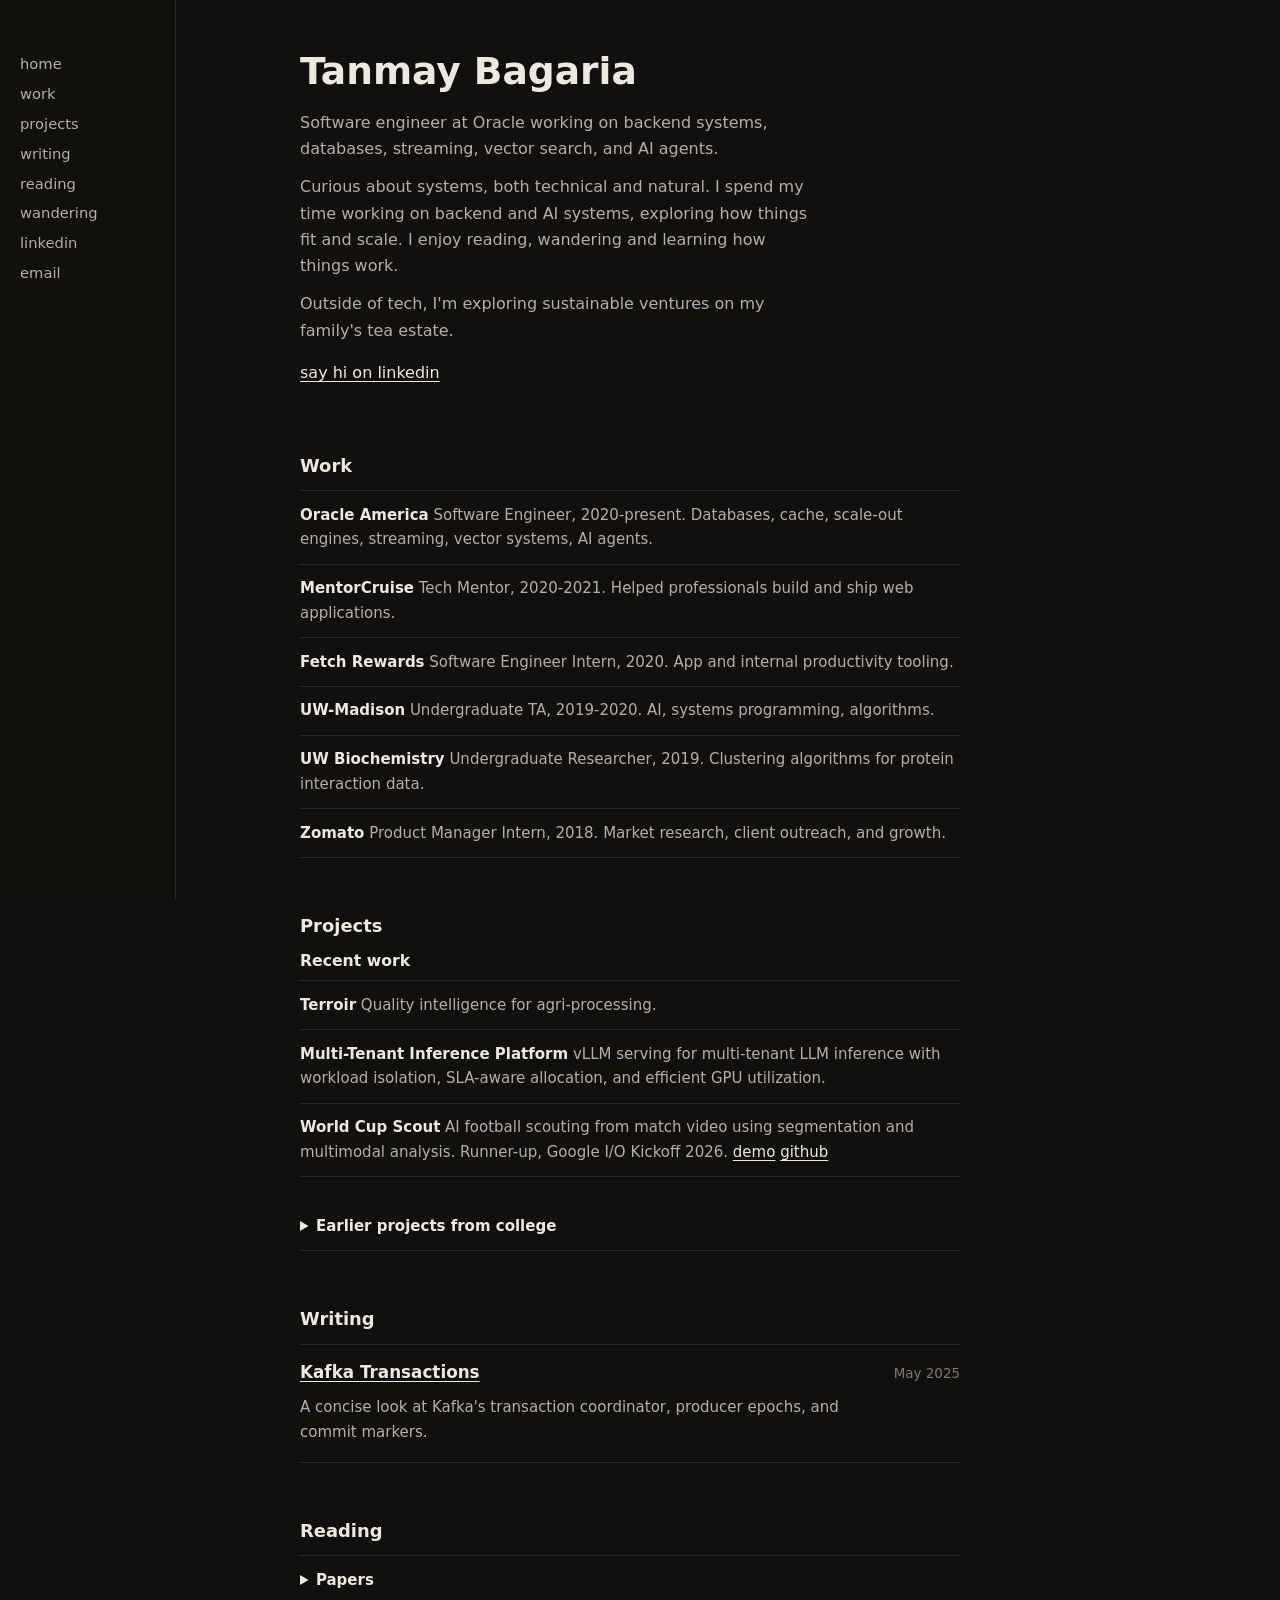
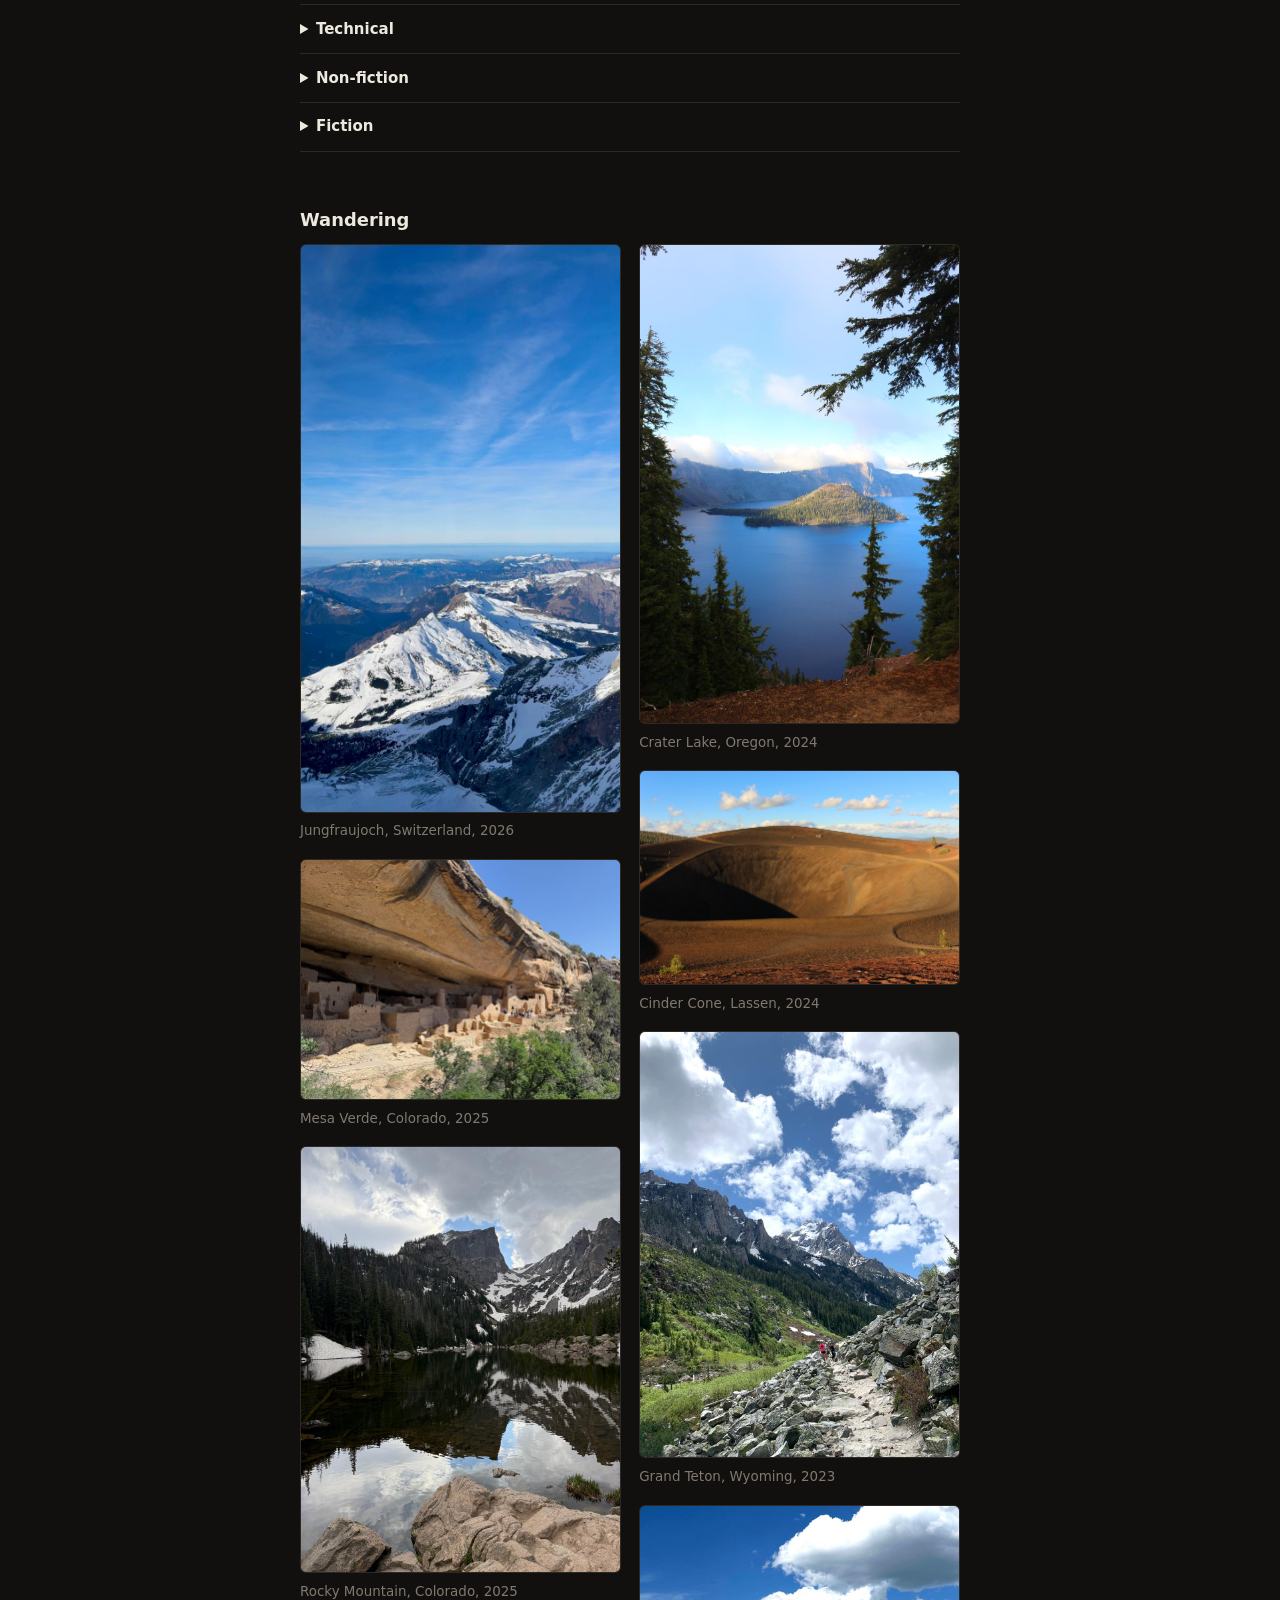
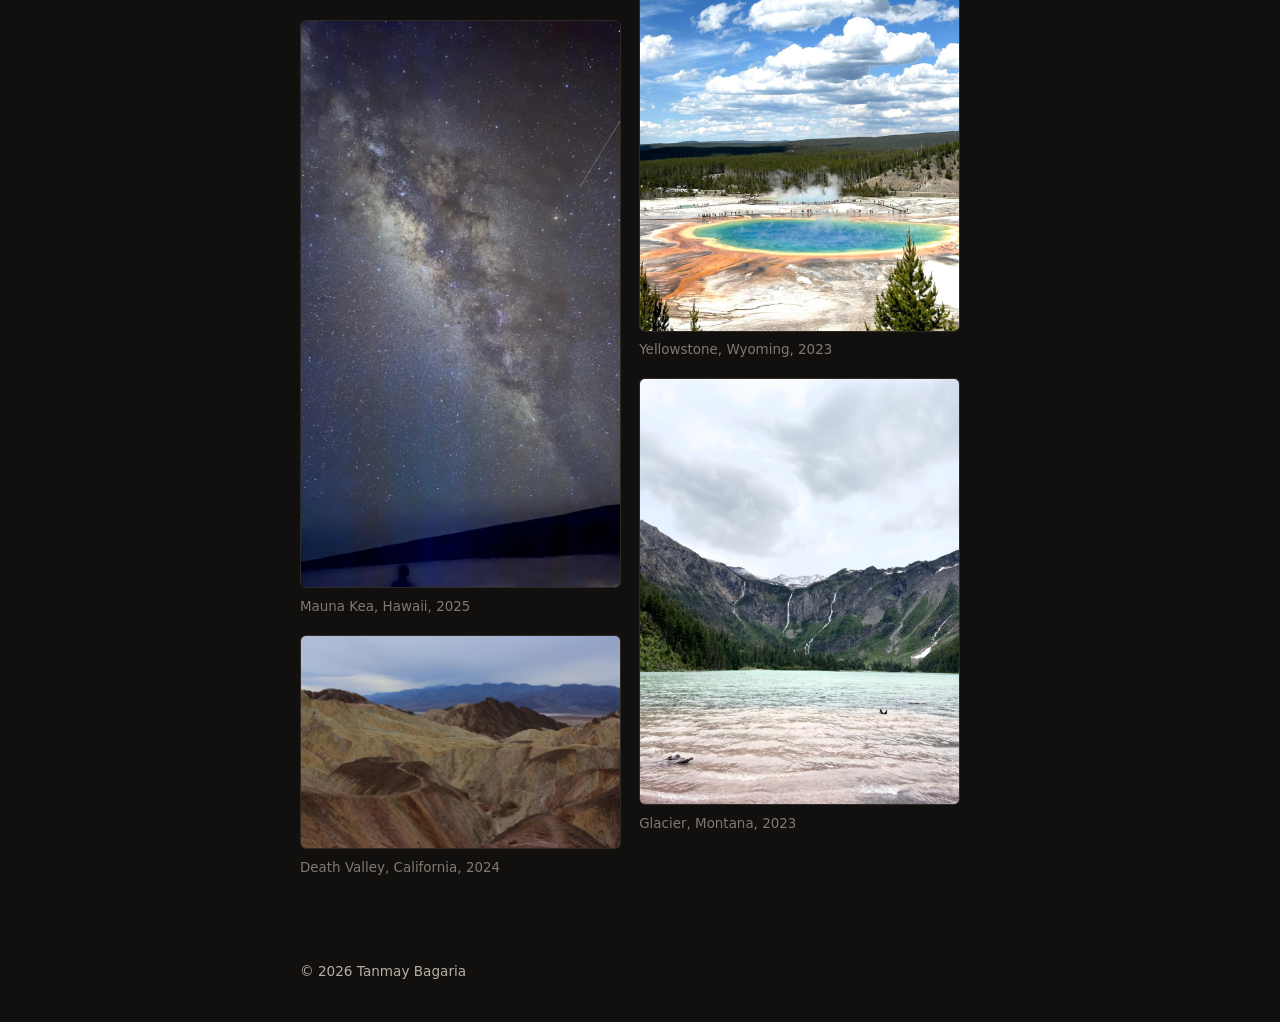
==== commit 29f2963c: "Refresh project showcase" ====
--- a/index.html
+++ b/index.html
@@ -93,23 +93,23 @@
         <section id="projects" class="section">
             <h2>Projects</h2>
             <div class="section-content">
-                <h3 class="subsection-title">Selected work</h3>
+                <h3 class="subsection-title">Recent work</h3>
                 <ul class="plain-list">
+                    <li><span>Terroir</span> Quality intelligence for agri-processing.</li>
                     <li><span>Multi-Tenant Inference Platform</span> vLLM serving for multi-tenant LLM inference with workload isolation, SLA-aware allocation, and efficient GPU utilization.</li>
-                    <li><span>Terroir</span> Quality intelligence for agri-processing.</li>
-                    <li><span>Virtual Shopping Assistant</span> 2019. Voice-first shopping assistant with a bidirectional chat interface.</li>
-                    <li><span>Entity Matching</span> 2019. Fuzzy matching system for CSV similarity prediction with 91% accuracy.</li>
-                    <li><span>LandYourGreen.space</span> 2019. Land auction platform with real-time bidding, SMS alerts, and environmental analytics.</li>
-                    <li><span>Chain Voting</span> 2018. Blockchain voting with Firebase auth and Python TCP sockets. <a href="https://devpost.com/software/chain-voting" target="_blank" rel="noopener">devpost</a></li>
+                    <li><span>World Cup Scout</span> AI football scouting from match video using segmentation and multimodal analysis. Runner-up, Google I/O Kickoff 2026. <a href="https://www.loom.com/share/d81d6510faf94ddf967d330e0ec13c6d" target="_blank" rel="noopener">demo</a> <a href="https://github.com/tan-mayhem/WorldCupHack" target="_blank" rel="noopener">github</a></li>
                 </ul>
 
-                <h3 class="subsection-title">Highlights</h3>
-                <ul class="plain-list">
-                    <li><span>2nd place</span> Google I/O Kickoff. 2026. AI football scouting app using video segmentation, multimodal analysis, and RocketRide/GMI pipelines. <a href="https://www.loom.com/share/d81d6510faf94ddf967d330e0ec13c6d" target="_blank" rel="noopener">demo</a> <a href="https://github.com/tan-mayhem/WorldCupHack" target="_blank" rel="noopener">github</a></li>
-                    <li><span>3rd place</span> Ara X SF. 2026. AI kitchen companion to recommend cooking, restocking, or ordering food. <a href="https://ara-sf-hack.mentormates.ai/projects/3250ca99-6928-4ce2-9001-5676a15a25aa" target="_blank" rel="noopener">project</a> <a href="https://github.com/tan-mayhem/pantry-pilot" target="_blank" rel="noopener">github</a></li>
-                    <li><span>Best JS</span> HackUIowa. 2019. Flood Watch, a location-based flood alert system using elevation data and weather APIs. <a href="https://devpost.com/software/flood-watch-zxp78s" target="_blank" rel="noopener">devpost</a></li>
-                    <li><span>Best GCP</span> MinneHack. 2019. Farm Excess, a platform connecting farmers' excess produce with community members and smart recipe suggestions. <a href="https://devpost.com/software/farmers-excess" target="_blank" rel="noopener">devpost</a></li>
-                </ul>
+                <details class="project-archive">
+                    <summary>Earlier projects from college</summary>
+                    <ul class="plain-list">
+                        <li><span>Flood Watch</span> Location-based flood alerts using elevation data and weather APIs. Best JS, HackUIowa 2019. <a href="https://devpost.com/software/flood-watch-zxp78s" target="_blank" rel="noopener">devpost</a></li>
+                        <li><span>Farm Excess</span> Surplus-produce marketplace with smart recipe suggestions. Best GCP, MinneHack 2019. <a href="https://devpost.com/software/farmers-excess" target="_blank" rel="noopener">devpost</a></li>
+                        <li><span>Entity Matching</span> Fuzzy CSV matching with 91% accuracy.</li>
+                        <li><span>LandYourGreen.space</span> Real-time land auctions with SMS alerts and environmental analytics.</li>
+                        <li><span>Chain Voting</span> Experimental blockchain voting system with Firebase auth and Python TCP sockets. <a href="https://devpost.com/software/chain-voting" target="_blank" rel="noopener">devpost</a></li>
+                    </ul>
+                </details>
             </div>
         </section>
 
--- a/styles.css
+++ b/styles.css
@@ -171,6 +171,14 @@
 
 .section-content > .subsection-title:first-child {
     margin-top: 0.35rem;
+}
+
+.project-archive {
+    margin-top: 1.6rem;
+}
+
+.project-archive .plain-list {
+    margin-top: 0.72rem;
 }
 
 .writing-preview {
